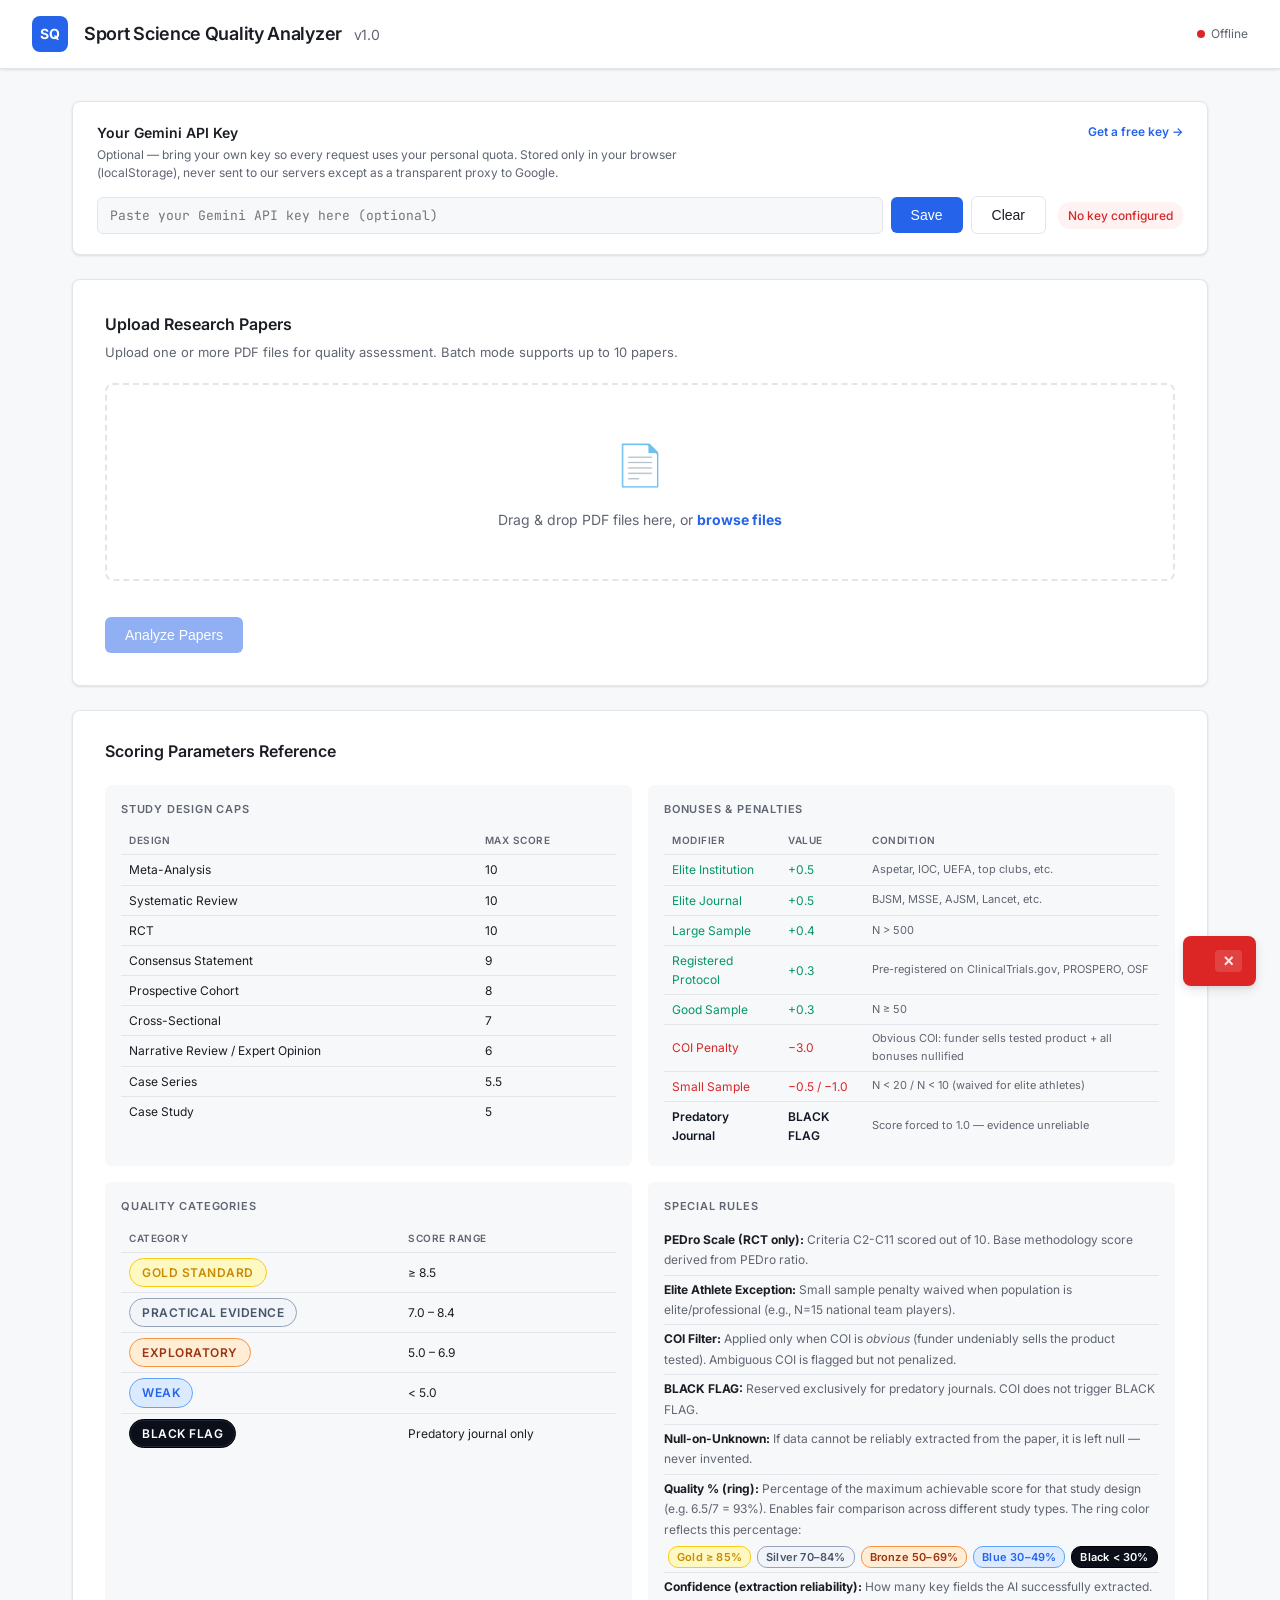
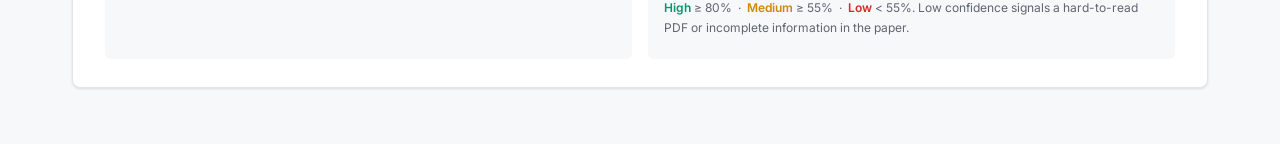
==== static/index.html @ 65afa473 "style: legend color buckets, darker BLACK FLAG, prominent Assessment - Quality % rule now lists each" ====
<!DOCTYPE html>
<html lang="en">
<head>
    <meta charset="UTF-8">
    <meta name="viewport" content="width=device-width, initial-scale=1.0">
    <title>SSQA — Sport Science Quality Analyzer</title>
    <link rel="preconnect" href="https://fonts.googleapis.com">
    <link rel="preconnect" href="https://fonts.gstatic.com" crossorigin>
    <link href="https://fonts.googleapis.com/css2?family=Inter:wght@400;500;600;700&family=JetBrains+Mono:wght@500;700&display=swap" rel="stylesheet">
    <link rel="stylesheet" href="/static/css/style.css">
</head>
<body>

<!-- Header -->
<header class="header">
    <div class="header-logo">SQ</div>
    <h1>Sport Science Quality Analyzer <span>v1.0</span></h1>
    <div class="header-status">
        <div class="status-dot" id="statusDot"></div>
        <span id="statusText">Checking...</span>
    </div>
</header>

<main class="container">

    <!-- API Key Bar -->
    <section class="api-key-section">
        <div class="api-key-header">
            <div>
                <h2>Your Gemini API Key</h2>
                <p>Optional — bring your own key so every request uses your personal quota. Stored only in your browser (localStorage), never sent to our servers except as a transparent proxy to Google.</p>
            </div>
            <a class="api-key-link" href="https://aistudio.google.com/apikey" target="_blank" rel="noopener">Get a free key &rarr;</a>
        </div>
        <div class="api-key-row">
            <input type="password" id="apiKeyInput" placeholder="Paste your Gemini API key here (optional)" autocomplete="off" spellcheck="false">
            <button class="btn btn-primary btn-small" id="apiKeySaveBtn">Save</button>
            <button class="btn btn-secondary btn-small" id="apiKeyClearBtn">Clear</button>
            <span class="api-key-state" id="apiKeyState"></span>
        </div>
    </section>

    <!-- Upload Section -->
    <section class="upload-section">
        <h2>Upload Research Papers</h2>
        <p>Upload one or more PDF files for quality assessment. Batch mode supports up to 10 papers.</p>

        <div class="drop-zone" id="dropZone">
            <div class="drop-zone-icon">&#128196;</div>
            <div class="drop-zone-text">
                Drag &amp; drop PDF files here, or <strong id="browseBtn">browse files</strong>
            </div>
            <input type="file" id="fileInput" accept=".pdf" multiple>
        </div>

        <div class="file-list" id="fileList"></div>

        <div class="btn-row">
            <button class="btn btn-primary" id="analyzeBtn" disabled>
                Analyze Papers
            </button>
            <button class="btn btn-secondary" id="clearBtn" style="display:none">
                Clear All
            </button>
        </div>

        <div class="progress-bar" id="progressBar">
            <div class="progress-track">
                <div class="progress-fill" id="progressFill"></div>
            </div>
            <div class="progress-text" id="progressText">Analyzing papers...</div>
        </div>
    </section>

    <!-- Scoring Reference Panel — always visible -->
    <section class="reference-panel">
        <h2>Scoring Parameters Reference</h2>

        <div class="ref-grid">

            <!-- Study Design Caps -->
            <div class="ref-card">
                <h3>Study Design Caps</h3>
                <table class="ref-table">
                    <thead><tr><th>Design</th><th>Max Score</th></tr></thead>
                    <tbody>
                        <tr><td>Meta-Analysis</td><td>10</td></tr>
                        <tr><td>Systematic Review</td><td>10</td></tr>
                        <tr><td>RCT</td><td>10</td></tr>
                        <tr><td>Consensus Statement</td><td>9</td></tr>
                        <tr><td>Prospective Cohort</td><td>8</td></tr>
                        <tr><td>Cross-Sectional</td><td>7</td></tr>
                        <tr><td>Narrative Review / Expert Opinion</td><td>6</td></tr>
                        <tr><td>Case Series</td><td>5.5</td></tr>
                        <tr><td>Case Study</td><td>5</td></tr>
                    </tbody>
                </table>
            </div>

            <!-- Bonuses & Penalties -->
            <div class="ref-card">
                <h3>Bonuses &amp; Penalties</h3>
                <table class="ref-table">
                    <thead><tr><th>Modifier</th><th>Value</th><th>Condition</th></tr></thead>
                    <tbody>
                        <tr class="row-positive"><td>Elite Institution</td><td>+0.5</td><td>Aspetar, IOC, UEFA, top clubs, etc.</td></tr>
                        <tr class="row-positive"><td>Elite Journal</td><td>+0.5</td><td>BJSM, MSSE, AJSM, Lancet, etc.</td></tr>
                        <tr class="row-positive"><td>Large Sample</td><td>+0.4</td><td>N &gt; 500</td></tr>
                        <tr class="row-positive"><td>Registered Protocol</td><td>+0.3</td><td>Pre-registered on ClinicalTrials.gov, PROSPERO, OSF</td></tr>
                        <tr class="row-positive"><td>Good Sample</td><td>+0.3</td><td>N &ge; 50</td></tr>
                        <tr class="row-negative"><td>COI Penalty</td><td>&minus;3.0</td><td>Obvious COI: funder sells tested product + all bonuses nullified</td></tr>
                        <tr class="row-negative"><td>Small Sample</td><td>&minus;0.5 / &minus;1.0</td><td>N &lt; 20 / N &lt; 10 (waived for elite athletes)</td></tr>
                        <tr class="row-flag"><td>Predatory Journal</td><td>BLACK FLAG</td><td>Score forced to 1.0 — evidence unreliable</td></tr>
                    </tbody>
                </table>
            </div>

            <!-- Quality Categories -->
            <div class="ref-card">
                <h3>Quality Categories</h3>
                <table class="ref-table">
                    <thead><tr><th>Category</th><th>Score Range</th></tr></thead>
                    <tbody>
                        <tr><td><span class="category-badge category-gold_standard">GOLD STANDARD</span></td><td>&ge; 8.5</td></tr>
                        <tr><td><span class="category-badge category-practical_evidence">PRACTICAL EVIDENCE</span></td><td>7.0 &ndash; 8.4</td></tr>
                        <tr><td><span class="category-badge category-exploratory">EXPLORATORY</span></td><td>5.0 &ndash; 6.9</td></tr>
                        <tr><td><span class="category-badge category-weak">WEAK</span></td><td>&lt; 5.0</td></tr>
                        <tr><td><span class="category-badge category-black_flag">BLACK FLAG</span></td><td>Predatory journal only</td></tr>
                    </tbody>
                </table>
            </div>

            <!-- Special Rules -->
            <div class="ref-card">
                <h3>Special Rules</h3>
                <ul class="ref-rules">
                    <li><strong>PEDro Scale (RCT only):</strong> Criteria C2-C11 scored out of 10. Base methodology score derived from PEDro ratio.</li>
                    <li><strong>Elite Athlete Exception:</strong> Small sample penalty waived when population is elite/professional (e.g., N=15 national team players).</li>
                    <li><strong>COI Filter:</strong> Applied only when COI is <em>obvious</em> (funder undeniably sells the product tested). Ambiguous COI is flagged but not penalized.</li>
                    <li><strong>BLACK FLAG:</strong> Reserved exclusively for predatory journals. COI does not trigger BLACK FLAG.</li>
                    <li><strong>Null-on-Unknown:</strong> If data cannot be reliably extracted from the paper, it is left null — never invented.</li>
                    <li><strong>Quality % (ring):</strong> Percentage of the maximum achievable score for that study design (e.g. 6.5/7 = 93%). Enables fair comparison across different study types. The ring color reflects this percentage:
                        <span class="legend-chips">
                            <span class="legend-chip chip-gold">Gold &ge; 85%</span>
                            <span class="legend-chip chip-silver">Silver 70&ndash;84%</span>
                            <span class="legend-chip chip-bronze">Bronze 50&ndash;69%</span>
                            <span class="legend-chip chip-blue">Blue 30&ndash;49%</span>
                            <span class="legend-chip chip-black">Black &lt; 30%</span>
                        </span>
                    </li>
                    <li><strong>Confidence (extraction reliability):</strong> How many key fields the AI successfully extracted. <span style="color:var(--green);font-weight:600">High</span> &ge; 80% &nbsp;&middot;&nbsp; <span style="color:var(--yellow);font-weight:600">Medium</span> &ge; 55% &nbsp;&middot;&nbsp; <span style="color:var(--red);font-weight:600">Low</span> &lt; 55%. Low confidence signals a hard-to-read PDF or incomplete information in the paper.</li>
                </ul>
            </div>

        </div>
    </section>

    <!-- Results Section -->
    <section class="results-section" id="resultsSection">

        <!-- Tabs (shown only for batch) -->
        <div class="tabs" id="resultTabs" style="display:none">
            <button class="tab active" data-tab="table">Comparative Table</button>
            <button class="tab" data-tab="details">Detailed Reports</button>
        </div>

        <!-- Batch Table View -->
        <div id="tableView"></div>

        <!-- Detailed Cards View -->
        <div id="detailsView"></div>

    </section>

</main>

<!-- Toast container -->
<div class="toast toast-error" id="toast">
    <span class="toast-msg" id="toastMsg"></span>
    <button class="toast-close" id="toastClose" aria-label="Dismiss">&times;</button>
</div>

<script src="/static/js/app.js"></script>
</body>
</html>
---- static/css/style.css ----
/* ============================================================
   Sport Science Quality Analyzer — Lab-style Professional UI
   ============================================================ */

:root {
    --bg: #f7f8fa;
    --surface: #ffffff;
    --border: #e2e5ea;
    --text: #1a1d23;
    --text-secondary: #5f6571;
    --accent: #2563eb;
    --accent-hover: #1d4ed8;
    --gold: #d97706;
    --gold-bg: #fffbeb;
    --green: #059669;
    --green-bg: #ecfdf5;
    --yellow: #ca8a04;
    --yellow-bg: #fefce8;
    --orange: #ea580c;
    --orange-bg: #fff7ed;
    --red: #dc2626;
    --red-bg: #fef2f2;
    /* Category medal palette */
    --medal-gold: #ca8a04;
    --medal-gold-bg: #fef9c3;
    --medal-gold-border: #facc15;
    --medal-silver: #475569;
    --medal-silver-bg: #f1f5f9;
    --medal-silver-border: #94a3b8;
    --medal-bronze: #9a3412;
    --medal-bronze-bg: #ffedd5;
    --medal-bronze-border: #fb923c;
    --cat-blue: #2563eb;
    --cat-blue-bg: #dbeafe;
    --cat-blue-border: #60a5fa;
    --cat-black: #111827;
    --cat-black-bg: #e5e7eb;
    --cat-black-border: #6b7280;
    --radius: 8px;
    --shadow: 0 1px 3px rgba(0,0,0,0.08), 0 1px 2px rgba(0,0,0,0.04);
    --shadow-lg: 0 4px 12px rgba(0,0,0,0.1), 0 2px 4px rgba(0,0,0,0.06);
    --font: 'Inter', -apple-system, BlinkMacSystemFont, 'Segoe UI', sans-serif;
    --mono: 'JetBrains Mono', 'Fira Code', 'Consolas', monospace;
}

* { margin: 0; padding: 0; box-sizing: border-box; }

body {
    font-family: var(--font);
    background: var(--bg);
    color: var(--text);
    line-height: 1.6;
    min-height: 100vh;
}

/* --- Header --- */
.header {
    background: var(--surface);
    border-bottom: 1px solid var(--border);
    padding: 16px 32px;
    display: flex;
    align-items: center;
    gap: 16px;
    position: sticky;
    top: 0;
    z-index: 100;
    box-shadow: var(--shadow);
}

.header-logo {
    width: 36px;
    height: 36px;
    background: var(--accent);
    border-radius: 8px;
    display: flex;
    align-items: center;
    justify-content: center;
    color: white;
    font-weight: 700;
    font-size: 14px;
    flex-shrink: 0;
}

.header h1 {
    font-size: 18px;
    font-weight: 600;
    letter-spacing: -0.3px;
}

.header h1 span {
    color: var(--text-secondary);
    font-weight: 400;
    margin-left: 8px;
    font-size: 14px;
}

.header-status {
    margin-left: auto;
    font-size: 12px;
    color: var(--text-secondary);
    display: flex;
    align-items: center;
    gap: 6px;
}

.status-dot {
    width: 8px;
    height: 8px;
    border-radius: 50%;
    background: var(--green);
}

.status-dot.offline { background: var(--red); }

/* --- Main Container --- */
.container {
    max-width: 1200px;
    margin: 0 auto;
    padding: 32px;
}

/* --- API Key Section --- */
.api-key-section {
    background: var(--surface);
    border: 1px solid var(--border);
    border-radius: var(--radius);
    padding: 20px 24px;
    margin-bottom: 24px;
    box-shadow: var(--shadow);
}

.api-key-header {
    display: flex;
    align-items: flex-start;
    justify-content: space-between;
    gap: 16px;
    margin-bottom: 14px;
}

.api-key-header h2 {
    font-size: 14px;
    font-weight: 600;
    margin-bottom: 2px;
}

.api-key-header p {
    color: var(--text-secondary);
    font-size: 12px;
    line-height: 1.5;
    max-width: 640px;
}

.api-key-link {
    color: var(--accent);
    font-size: 12px;
    font-weight: 600;
    text-decoration: none;
    white-space: nowrap;
    flex-shrink: 0;
}

.api-key-link:hover { text-decoration: underline; }

.api-key-row {
    display: flex;
    gap: 8px;
    align-items: center;
    flex-wrap: wrap;
}

.api-key-row input[type="password"] {
    flex: 1;
    min-width: 220px;
    padding: 9px 12px;
    border: 1px solid var(--border);
    border-radius: 6px;
    font-family: var(--mono);
    font-size: 13px;
    background: var(--bg);
    color: var(--text);
    transition: border-color 0.15s, background 0.15s;
}

.api-key-row input[type="password"]:focus {
    outline: none;
    border-color: var(--accent);
    background: var(--surface);
}

.btn-small {
    padding: 8px 14px;
    font-size: 13px;
}

.api-key-state {
    font-size: 12px;
    font-weight: 500;
    padding: 4px 10px;
    border-radius: 12px;
    margin-left: 4px;
}

.api-key-state.state-personal {
    background: var(--green-bg);
    color: var(--green);
}

.api-key-state.state-shared {
    background: #f0f5ff;
    color: var(--accent);
}

.api-key-state.state-none {
    background: var(--red-bg);
    color: var(--red);
}

@media (max-width: 640px) {
    .api-key-header { flex-direction: column; gap: 4px; }
    .api-key-row input[type="password"] { width: 100%; }
}

/* --- Upload Zone --- */
.upload-section {
    background: var(--surface);
    border: 1px solid var(--border);
    border-radius: var(--radius);
    padding: 32px;
    margin-bottom: 24px;
    box-shadow: var(--shadow);
}

.upload-section h2 {
    font-size: 16px;
    font-weight: 600;
    margin-bottom: 4px;
}

.upload-section p {
    color: var(--text-secondary);
    font-size: 13px;
    margin-bottom: 20px;
}

.drop-zone {
    border: 2px dashed var(--border);
    border-radius: var(--radius);
    padding: 48px 24px;
    text-align: center;
    cursor: pointer;
    transition: all 0.2s;
    position: relative;
}

.drop-zone:hover,
.drop-zone.dragover {
    border-color: var(--accent);
    background: #f0f5ff;
}

.drop-zone-icon {
    font-size: 40px;
    color: var(--text-secondary);
    margin-bottom: 12px;
}

.drop-zone-text {
    font-size: 14px;
    color: var(--text-secondary);
}

.drop-zone-text strong {
    color: var(--accent);
    cursor: pointer;
}

.drop-zone input[type="file"] {
    display: none;
}

.file-list {
    margin-top: 16px;
    display: flex;
    flex-wrap: wrap;
    gap: 8px;
}

.file-tag {
    display: inline-flex;
    align-items: center;
    gap: 6px;
    background: #f0f5ff;
    border: 1px solid #bfdbfe;
    border-radius: 6px;
    padding: 6px 12px;
    font-size: 13px;
    color: var(--accent);
}

.file-tag button {
    background: none;
    border: none;
    color: var(--text-secondary);
    cursor: pointer;
    font-size: 16px;
    line-height: 1;
    padding: 0;
}

.file-tag button:hover { color: var(--red); }

.btn-row {
    display: flex;
    gap: 12px;
    margin-top: 20px;
}

.btn {
    display: inline-flex;
    align-items: center;
    gap: 8px;
    padding: 10px 20px;
    border-radius: 6px;
    font-size: 14px;
    font-weight: 500;
    border: none;
    cursor: pointer;
    transition: all 0.15s;
}

.btn:disabled {
    opacity: 0.5;
    cursor: not-allowed;
}

.btn-primary {
    background: var(--accent);
    color: white;
}

.btn-primary:hover:not(:disabled) {
    background: var(--accent-hover);
}

.btn-secondary {
    background: var(--surface);
    color: var(--text);
    border: 1px solid var(--border);
}

.btn-secondary:hover:not(:disabled) {
    background: var(--bg);
}

/* --- Progress --- */
.progress-bar {
    display: none;
    margin-top: 20px;
}

.progress-bar.active { display: block; }

.progress-track {
    height: 4px;
    background: var(--border);
    border-radius: 2px;
    overflow: hidden;
}

.progress-fill {
    height: 100%;
    background: var(--accent);
    border-radius: 2px;
    width: 0%;
    transition: width 0.3s;
    animation: indeterminate 1.5s infinite ease-in-out;
}

@keyframes indeterminate {
    0% { width: 0%; margin-left: 0; }
    50% { width: 60%; margin-left: 20%; }
    100% { width: 0%; margin-left: 100%; }
}

.progress-fill.determinate { animation: none; }

.progress-text {
    font-size: 12px;
    color: var(--text-secondary);
    margin-top: 8px;
}

/* --- Scoring Reference Panel --- */
.reference-panel {
    background: var(--surface);
    border: 1px solid var(--border);
    border-radius: var(--radius);
    padding: 28px 32px;
    margin-bottom: 24px;
    box-shadow: var(--shadow);
}

.reference-panel h2 {
    font-size: 16px;
    font-weight: 600;
    margin-bottom: 20px;
}

.ref-grid {
    display: grid;
    grid-template-columns: 1fr 1fr;
    gap: 16px;
}

.ref-card {
    background: var(--bg);
    border-radius: 6px;
    padding: 16px;
}

.ref-card h3 {
    font-size: 11px;
    font-weight: 600;
    text-transform: uppercase;
    letter-spacing: 0.8px;
    color: var(--text-secondary);
    margin-bottom: 10px;
}

.ref-table {
    width: 100%;
    border-collapse: collapse;
    font-size: 12px;
}

.ref-table th {
    text-align: left;
    font-size: 10px;
    font-weight: 600;
    text-transform: uppercase;
    letter-spacing: 0.5px;
    color: var(--text-secondary);
    padding: 4px 8px 6px;
    border-bottom: 1px solid var(--border);
}

.ref-table td {
    padding: 5px 8px;
    vertical-align: middle;
}

.ref-table tbody tr:not(:last-child) td {
    border-bottom: 1px solid var(--border);
}

.ref-table .row-positive td { color: var(--green); }
.ref-table .row-positive td:last-child { color: var(--text-secondary); font-size: 11px; }
.ref-table .row-negative td { color: var(--red); }
.ref-table .row-negative td:last-child { color: var(--text-secondary); font-size: 11px; }
.ref-table .row-flag td { color: var(--cat-black); font-weight: 600; }
.ref-table .row-flag td:last-child { color: var(--text-secondary); font-size: 11px; font-weight: 400; }

.ref-rules {
    list-style: none;
    padding: 0;
    font-size: 12px;
    line-height: 1.7;
    color: var(--text-secondary);
}

.ref-rules li {
    padding: 4px 0;
    border-bottom: 1px solid var(--border);
}

.ref-rules li:last-child { border-bottom: none; }

.ref-rules strong {
    color: var(--text);
}

/* Legend chips for the Quality % color buckets */
.legend-chips {
    display: inline-flex;
    flex-wrap: wrap;
    gap: 6px;
    margin-top: 6px;
    margin-left: 4px;
    vertical-align: middle;
}

.legend-chip {
    display: inline-block;
    font-size: 11px;
    font-weight: 600;
    padding: 2px 8px;
    border-radius: 10px;
    line-height: 1.5;
    letter-spacing: 0.2px;
}

.legend-chip.chip-gold   { background: var(--medal-gold-bg);   color: var(--medal-gold);   border: 1px solid var(--medal-gold-border); }
.legend-chip.chip-silver { background: var(--medal-silver-bg); color: var(--medal-silver); border: 1px solid var(--medal-silver-border); }
.legend-chip.chip-bronze { background: var(--medal-bronze-bg); color: var(--medal-bronze); border: 1px solid var(--medal-bronze-border); }
.legend-chip.chip-blue   { background: var(--cat-blue-bg);     color: var(--cat-blue);     border: 1px solid var(--cat-blue-border); }
.legend-chip.chip-black  { background: #0b0f1a;                color: #ffffff;             border: 1px solid #000000; }

@media (max-width: 768px) {
    .ref-grid { grid-template-columns: 1fr; }
    .reference-panel { padding: 20px 16px; }
}

/* --- Results Dashboard --- */
.results-section {
    display: none;
}

.results-section.active { display: block; }

/* -- Single Result Card -- */
.result-card {
    background: var(--surface);
    border: 1px solid var(--border);
    border-radius: var(--radius);
    box-shadow: var(--shadow);
    margin-bottom: 24px;
    overflow: hidden;
}

.result-header {
    padding: 24px;
    display: flex;
    align-items: flex-start;
    gap: 24px;
    border-bottom: 1px solid var(--border);
}

.score-ring {
    width: 100px;
    height: 100px;
    flex-shrink: 0;
    position: relative;
}

.score-ring svg {
    width: 100%;
    height: 100%;
}

.score-ring-bg {
    fill: none;
    stroke: var(--border);
    stroke-width: 6;
}

.score-ring-fill {
    fill: none;
    stroke-width: 6;
    stroke-linecap: round;
    transition: stroke-dashoffset 1s ease;
}

.result-meta {
    flex: 1;
    min-width: 0;
}

.result-title {
    font-size: 16px;
    font-weight: 600;
    margin-bottom: 4px;
    word-break: break-word;
}

.result-subtitle {
    font-size: 13px;
    color: var(--text-secondary);
    margin-bottom: 12px;
}

.category-badge {
    display: inline-block;
    padding: 4px 12px;
    border-radius: 20px;
    font-size: 12px;
    font-weight: 600;
    text-transform: uppercase;
    letter-spacing: 0.5px;
}

.category-gold_standard { background: var(--medal-gold-bg); color: var(--medal-gold); border: 1px solid var(--medal-gold-border); }
.category-practical_evidence { background: var(--medal-silver-bg); color: var(--medal-silver); border: 1px solid var(--medal-silver-border); }
.category-exploratory { background: var(--medal-bronze-bg); color: var(--medal-bronze); border: 1px solid var(--medal-bronze-border); }
.category-weak { background: var(--cat-blue-bg); color: var(--cat-blue); border: 1px solid var(--cat-blue-border); }
.category-black_flag { background: #0b0f1a; color: #ffffff; border: 1px solid #000000; box-shadow: inset 0 0 0 1px #1f2937; }
.category-error { background: var(--red-bg); color: var(--red); border: 1px solid #fca5a5; }

/* -- Details Grid -- */
.result-details {
    padding: 24px;
    display: grid;
    grid-template-columns: 1fr 1fr;
    gap: 20px;
}

.detail-section {
    background: var(--bg);
    border-radius: 6px;
    padding: 16px;
}

.detail-section h4 {
    font-size: 11px;
    font-weight: 600;
    text-transform: uppercase;
    letter-spacing: 0.8px;
    color: var(--text-secondary);
    margin-bottom: 10px;
}

.detail-row {
    display: flex;
    justify-content: space-between;
    align-items: baseline;
    padding: 4px 0;
    font-size: 13px;
}

.detail-row .label {
    color: var(--text-secondary);
}

.detail-row .value {
    font-weight: 500;
    text-align: right;
    max-width: 60%;
    word-break: break-word;
}

.value-positive { color: var(--green); }
.value-negative { color: var(--red); }
.value-neutral { color: var(--text-secondary); }

/* -- Explanation (the AI's verdict — most important text on the card) -- */
.result-explanation {
    padding: 20px 24px 22px 28px;
    border-top: 1px solid var(--border);
    border-left: 5px solid var(--accent);
    background: linear-gradient(135deg, #eff4ff 0%, #f8faff 100%);
    font-size: 14.5px;
    line-height: 1.65;
    color: var(--text);
    position: relative;
}

.result-explanation strong {
    display: block;
    font-size: 11px;
    font-weight: 700;
    text-transform: uppercase;
    letter-spacing: 1.3px;
    color: var(--accent);
    margin-bottom: 8px;
}


/* -- Confidence Bar -- */
.confidence-bar {
    height: 6px;
    background: var(--border);
    border-radius: 3px;
    overflow: hidden;
    margin-top: 8px;
}

.confidence-fill {
    height: 100%;
    border-radius: 3px;
    transition: width 0.5s;
}

.confidence-high { background: var(--green); }
.confidence-medium { background: var(--yellow); }
.confidence-low { background: var(--red); }

/* -- PEDro Grid -- */
.pedro-grid {
    display: grid;
    grid-template-columns: repeat(11, 1fr);
    gap: 6px;
    margin-top: 8px;
}

.pedro-item {
    display: flex;
    flex-direction: column;
    align-items: center;
    gap: 4px;
}

.pedro-cell {
    width: 100%;
    aspect-ratio: 1;
    border-radius: 4px;
    display: flex;
    align-items: center;
    justify-content: center;
    font-size: 10px;
    font-weight: 600;
    border: 1px solid var(--border);
}

.pedro-label {
    font-size: 8px;
    color: var(--text-secondary);
    text-align: center;
    line-height: 1.2;
    word-break: break-word;
    hyphens: auto;
}

.pedro-cell.met { background: var(--green-bg); color: var(--green); border-color: #a7f3d0; }
.pedro-cell.not-met { background: var(--red-bg); color: var(--red); border-color: #fca5a5; }
.pedro-cell.unknown { background: var(--bg); color: var(--text-secondary); }
.pedro-cell.descriptive { background: #f5f3ff; color: #7c3aed; border-color: #ddd6fe; }

/* --- Batch Comparison Table --- */
.batch-table-wrapper {
    background: var(--surface);
    border: 1px solid var(--border);
    border-radius: var(--radius);
    box-shadow: var(--shadow);
    overflow-x: auto;
    margin-bottom: 24px;
}

.batch-table {
    width: 100%;
    border-collapse: collapse;
    font-size: 13px;
}

.batch-table th {
    background: var(--bg);
    padding: 12px 16px;
    text-align: left;
    font-size: 11px;
    font-weight: 600;
    text-transform: uppercase;
    letter-spacing: 0.5px;
    color: var(--text-secondary);
    border-bottom: 1px solid var(--border);
    white-space: nowrap;
}

.batch-table td {
    padding: 12px 16px;
    border-bottom: 1px solid var(--border);
    vertical-align: middle;
}

.batch-table tr:last-child td {
    border-bottom: none;
}

.batch-table tr:hover td {
    background: #fafbfc;
}

.batch-table .score-cell {
    font-family: var(--mono);
    font-weight: 700;
    font-size: 16px;
    white-space: nowrap;
}

.batch-table .score-cap {
    font-size: 12px;
    font-weight: 500;
    color: var(--text-secondary);
}

.batch-table .norm-cell {
    font-family: var(--mono);
    font-weight: 600;
    font-size: 14px;
}

.detail-row-final {
    border-top: 1px solid var(--border);
    margin-top: 4px;
    padding-top: 8px !important;
}

.batch-table .filename-cell {
    max-width: 250px;
    overflow: hidden;
    text-overflow: ellipsis;
    white-space: nowrap;
}

.batch-table .expand-btn {
    background: none;
    border: 1px solid var(--border);
    border-radius: 4px;
    padding: 4px 10px;
    font-size: 12px;
    cursor: pointer;
    color: var(--accent);
    transition: all 0.15s;
}

.batch-table .expand-btn:hover {
    background: #f0f5ff;
    border-color: var(--accent);
}

/* --- Tabs --- */
.tabs {
    display: flex;
    gap: 0;
    margin-bottom: 24px;
    background: var(--surface);
    border: 1px solid var(--border);
    border-radius: var(--radius);
    overflow: hidden;
    box-shadow: var(--shadow);
}

.tab {
    flex: 1;
    padding: 12px 20px;
    border: none;
    background: none;
    font-size: 13px;
    font-weight: 500;
    color: var(--text-secondary);
    cursor: pointer;
    transition: all 0.15s;
    border-right: 1px solid var(--border);
}

.tab:last-child { border-right: none; }

.tab:hover { background: var(--bg); }
.tab.active {
    background: var(--accent);
    color: white;
}

/* --- Empty state --- */
.empty-state {
    text-align: center;
    padding: 60px 24px;
    color: var(--text-secondary);
}

.empty-state-icon {
    font-size: 48px;
    margin-bottom: 16px;
}

/* --- Error toast --- */
.toast {
    position: fixed;
    bottom: 24px;
    right: 24px;
    max-width: 460px;
    padding: 14px 14px 14px 20px;
    border-radius: 8px;
    font-size: 13px;
    line-height: 1.55;
    color: white;
    box-shadow: var(--shadow-lg);
    z-index: 1000;
    transform: translateY(220%);
    transition: transform 0.3s ease;
    display: flex;
    align-items: flex-start;
    gap: 12px;
    pointer-events: none;
}

.toast.show { transform: translateY(0); pointer-events: auto; }
.toast-error { background: var(--red); }
.toast-success { background: var(--green); }

.toast-msg {
    flex: 1;
    word-break: break-word;
}

.toast-close {
    background: rgba(255, 255, 255, 0.15);
    border: none;
    color: white;
    opacity: 0.9;
    cursor: pointer;
    font-size: 18px;
    line-height: 1;
    padding: 2px 8px;
    border-radius: 4px;
    flex-shrink: 0;
    font-weight: 600;
    transition: background 0.15s, opacity 0.15s;
}

.toast-close:hover {
    background: rgba(255, 255, 255, 0.3);
    opacity: 1;
}

/* --- Responsive --- */
@media (max-width: 768px) {
    .container { padding: 16px; }
    .result-details { grid-template-columns: 1fr; }
    .result-header { flex-direction: column; align-items: center; text-align: center; }
    .pedro-grid { grid-template-columns: repeat(4, 1fr); }
    .header { padding: 12px 16px; }
    .header h1 span { display: none; }
}
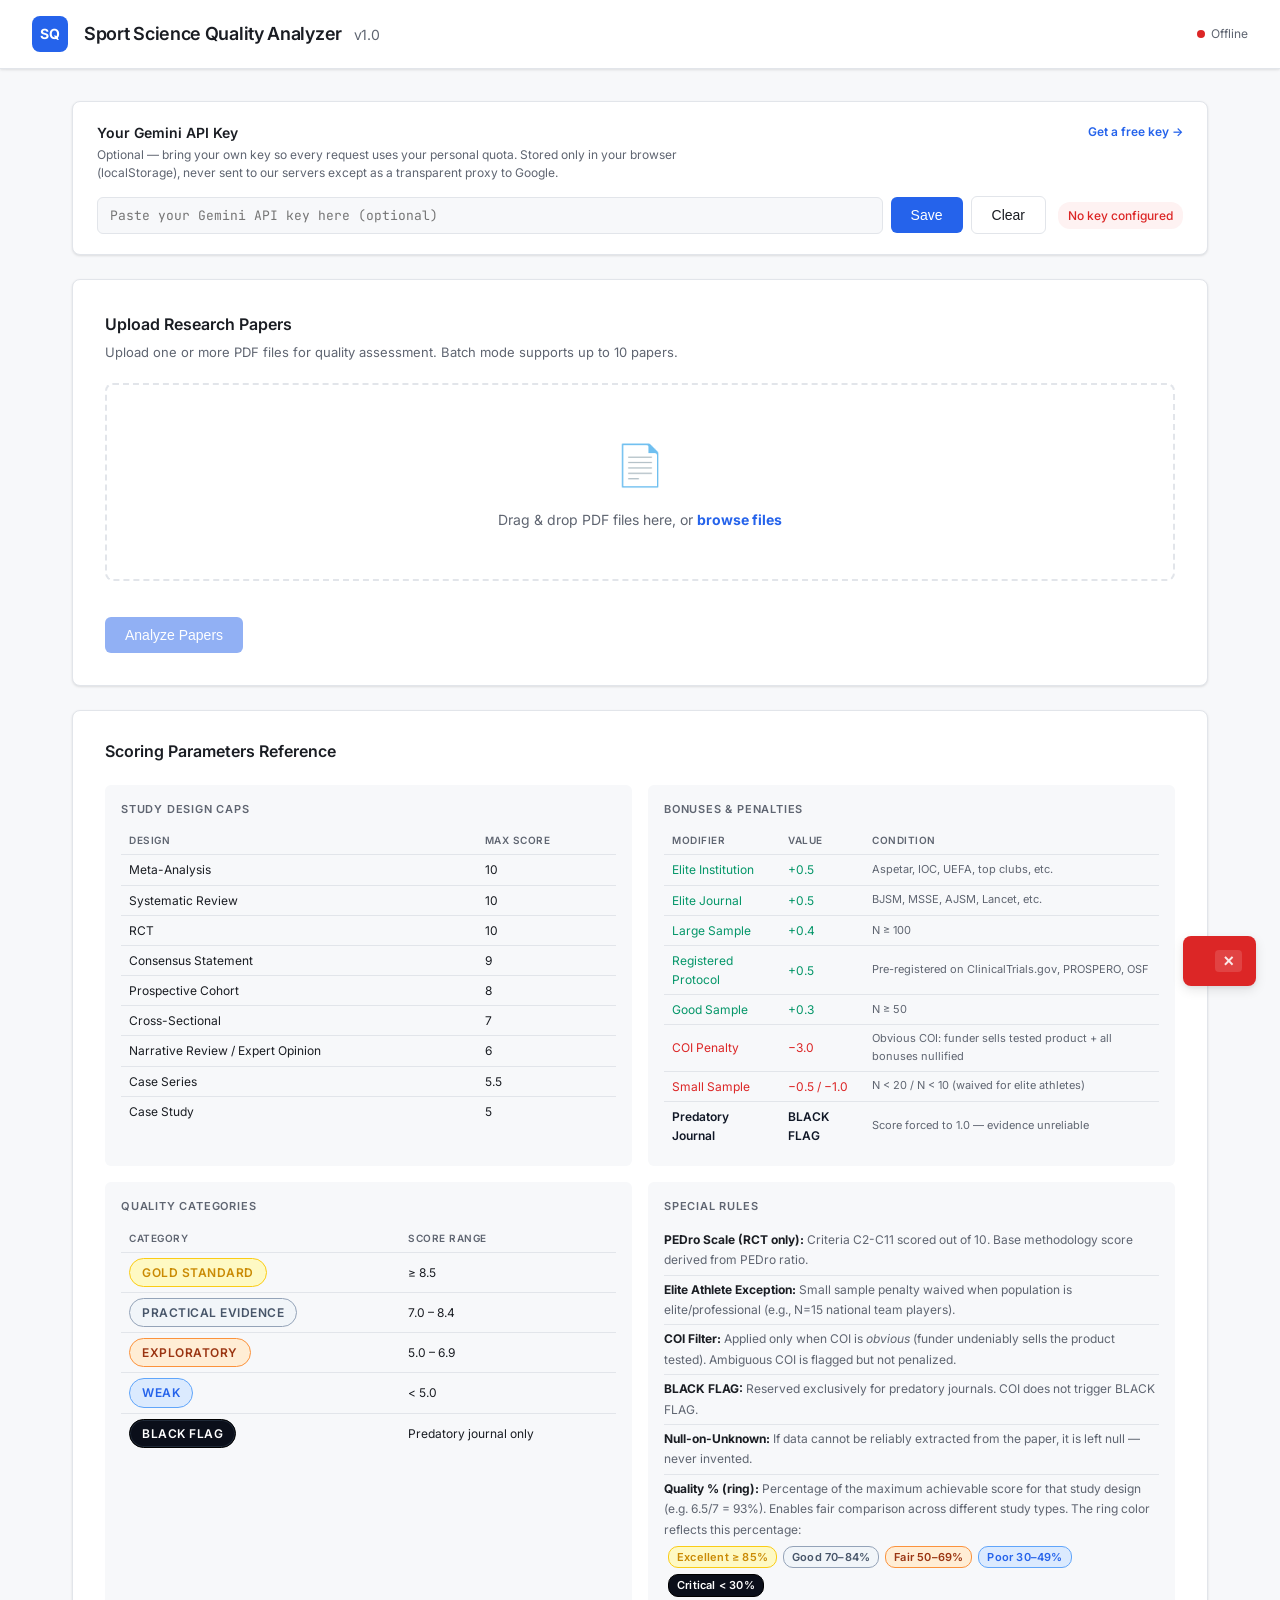
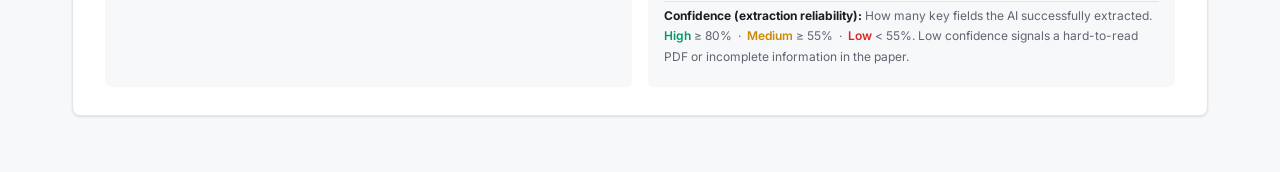
==== commit ba55229b: "tune: large sample N≥100, protocol bonus +0.5, ring labels renamed Modifica 2: Large sample threshol" ====
--- a/static/index.html
+++ b/static/index.html
@@ -105,8 +105,8 @@
                     <tbody>
                         <tr class="row-positive"><td>Elite Institution</td><td>+0.5</td><td>Aspetar, IOC, UEFA, top clubs, etc.</td></tr>
                         <tr class="row-positive"><td>Elite Journal</td><td>+0.5</td><td>BJSM, MSSE, AJSM, Lancet, etc.</td></tr>
-                        <tr class="row-positive"><td>Large Sample</td><td>+0.4</td><td>N &gt; 500</td></tr>
-                        <tr class="row-positive"><td>Registered Protocol</td><td>+0.3</td><td>Pre-registered on ClinicalTrials.gov, PROSPERO, OSF</td></tr>
+                        <tr class="row-positive"><td>Large Sample</td><td>+0.4</td><td>N &ge; 100</td></tr>
+                        <tr class="row-positive"><td>Registered Protocol</td><td>+0.5</td><td>Pre-registered on ClinicalTrials.gov, PROSPERO, OSF</td></tr>
                         <tr class="row-positive"><td>Good Sample</td><td>+0.3</td><td>N &ge; 50</td></tr>
                         <tr class="row-negative"><td>COI Penalty</td><td>&minus;3.0</td><td>Obvious COI: funder sells tested product + all bonuses nullified</td></tr>
                         <tr class="row-negative"><td>Small Sample</td><td>&minus;0.5 / &minus;1.0</td><td>N &lt; 20 / N &lt; 10 (waived for elite athletes)</td></tr>
@@ -141,11 +141,11 @@
                     <li><strong>Null-on-Unknown:</strong> If data cannot be reliably extracted from the paper, it is left null — never invented.</li>
                     <li><strong>Quality % (ring):</strong> Percentage of the maximum achievable score for that study design (e.g. 6.5/7 = 93%). Enables fair comparison across different study types. The ring color reflects this percentage:
                         <span class="legend-chips">
-                            <span class="legend-chip chip-gold">Gold &ge; 85%</span>
-                            <span class="legend-chip chip-silver">Silver 70&ndash;84%</span>
-                            <span class="legend-chip chip-bronze">Bronze 50&ndash;69%</span>
-                            <span class="legend-chip chip-blue">Blue 30&ndash;49%</span>
-                            <span class="legend-chip chip-black">Black &lt; 30%</span>
+                            <span class="legend-chip chip-gold">Excellent &ge; 85%</span>
+                            <span class="legend-chip chip-silver">Good 70&ndash;84%</span>
+                            <span class="legend-chip chip-bronze">Fair 50&ndash;69%</span>
+                            <span class="legend-chip chip-blue">Poor 30&ndash;49%</span>
+                            <span class="legend-chip chip-black">Critical &lt; 30%</span>
                         </span>
                     </li>
                     <li><strong>Confidence (extraction reliability):</strong> How many key fields the AI successfully extracted. <span style="color:var(--green);font-weight:600">High</span> &ge; 80% &nbsp;&middot;&nbsp; <span style="color:var(--yellow);font-weight:600">Medium</span> &ge; 55% &nbsp;&middot;&nbsp; <span style="color:var(--red);font-weight:600">Low</span> &lt; 55%. Low confidence signals a hard-to-read PDF or incomplete information in the paper.</li>
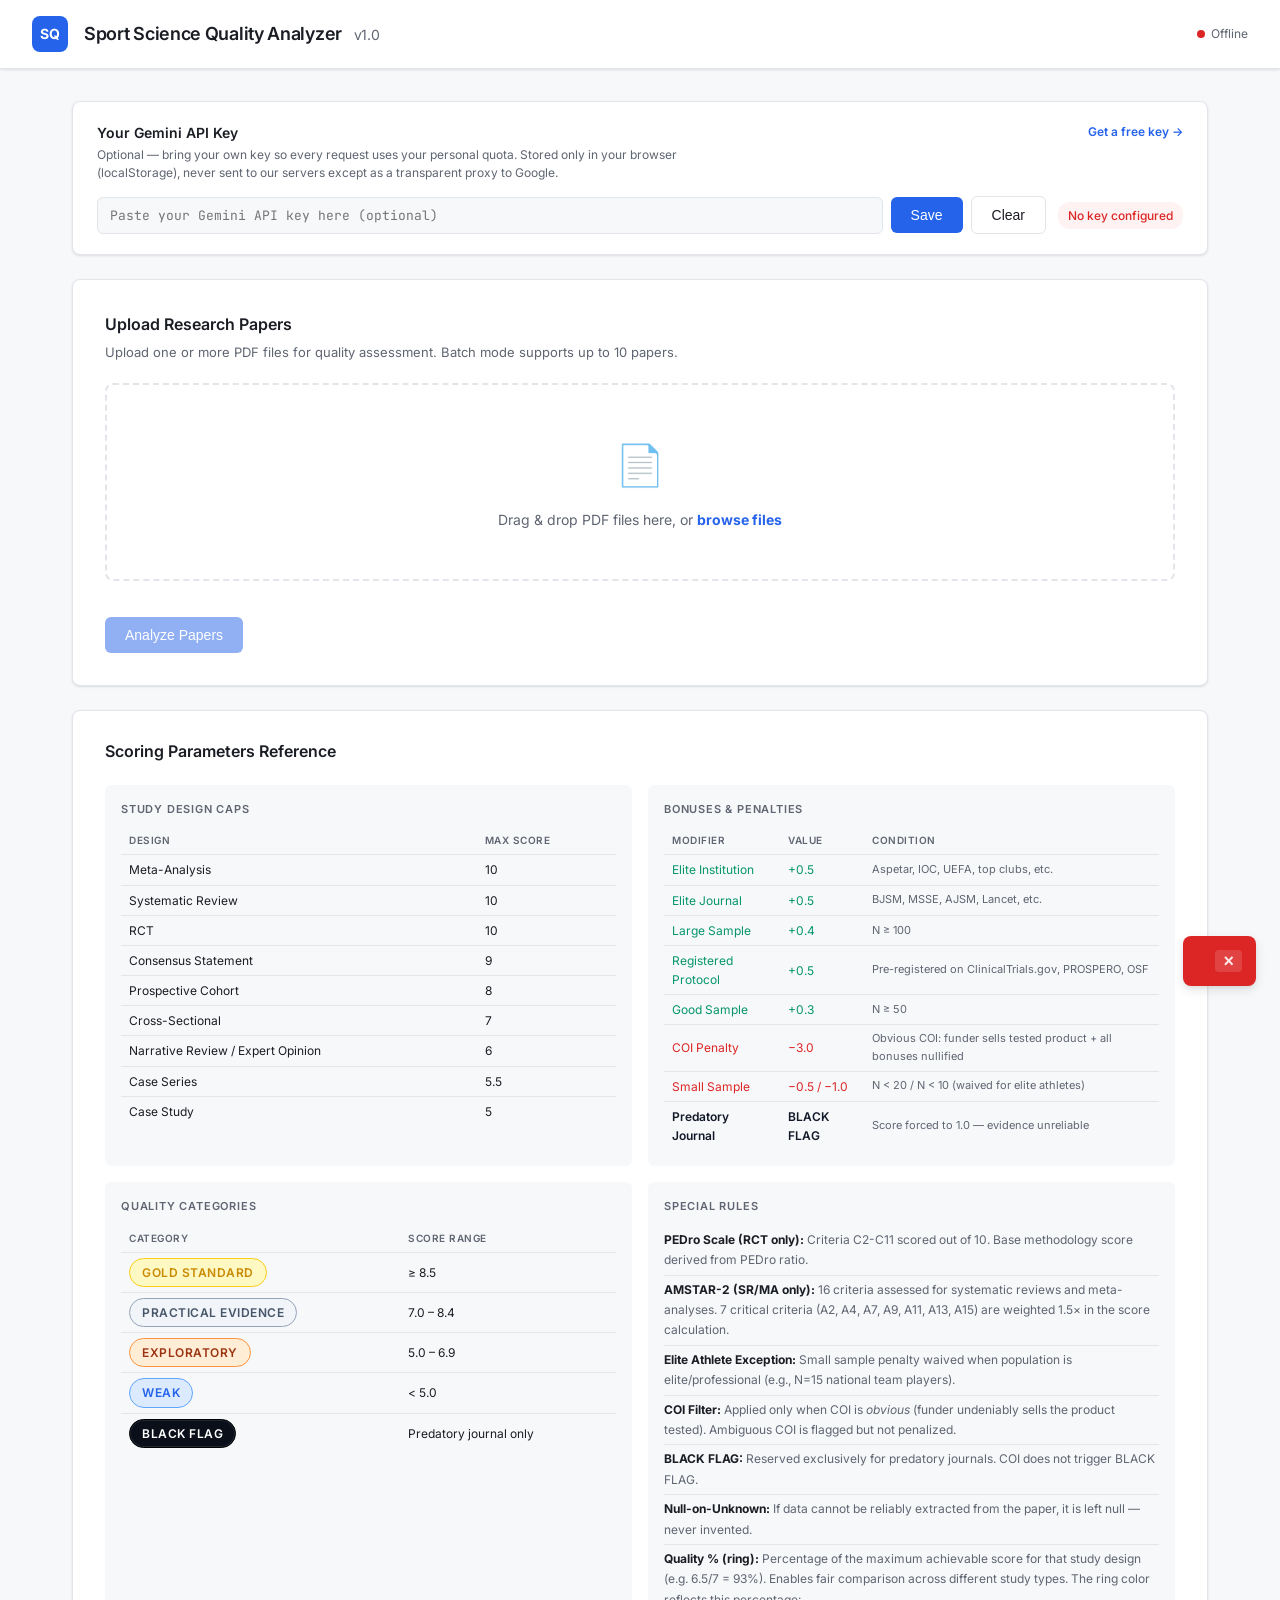
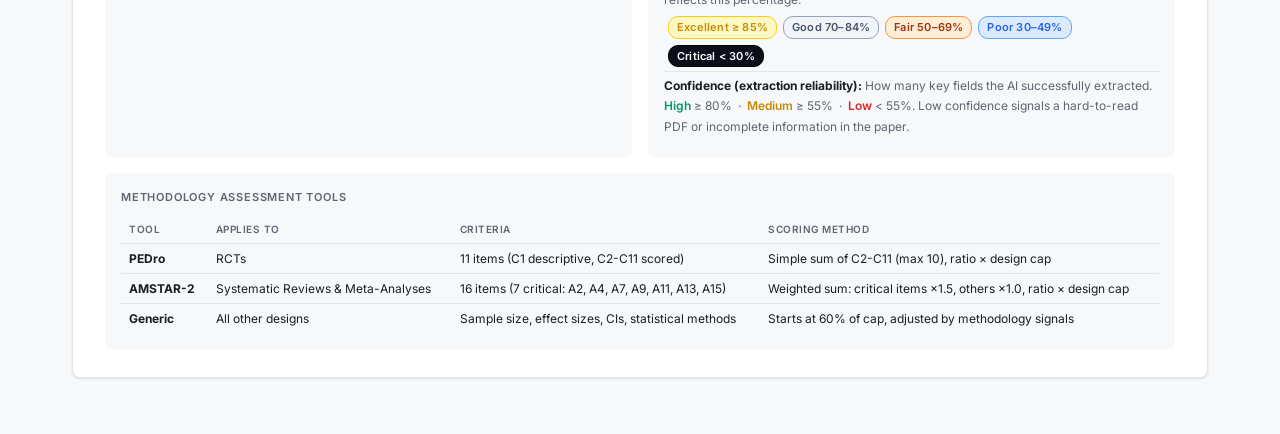
==== commit 0e7fb2c5: "feat: add AMSTAR-2 methodology assessment for systematic reviews and meta-analyses Implements the AM" ====
--- a/static/index.html
+++ b/static/index.html
@@ -135,6 +135,7 @@
                 <h3>Special Rules</h3>
                 <ul class="ref-rules">
                     <li><strong>PEDro Scale (RCT only):</strong> Criteria C2-C11 scored out of 10. Base methodology score derived from PEDro ratio.</li>
+                    <li><strong>AMSTAR-2 (SR/MA only):</strong> 16 criteria assessed for systematic reviews and meta-analyses. 7 critical criteria (A2, A4, A7, A9, A11, A13, A15) are weighted 1.5&times; in the score calculation.</li>
                     <li><strong>Elite Athlete Exception:</strong> Small sample penalty waived when population is elite/professional (e.g., N=15 national team players).</li>
                     <li><strong>COI Filter:</strong> Applied only when COI is <em>obvious</em> (funder undeniably sells the product tested). Ambiguous COI is flagged but not penalized.</li>
                     <li><strong>BLACK FLAG:</strong> Reserved exclusively for predatory journals. COI does not trigger BLACK FLAG.</li>
@@ -152,6 +153,34 @@
                 </ul>
             </div>
 
+            <!-- Methodology Tools -->
+            <div class="ref-card" style="grid-column: 1/-1">
+                <h3>Methodology Assessment Tools</h3>
+                <table class="ref-table">
+                    <thead><tr><th>Tool</th><th>Applies To</th><th>Criteria</th><th>Scoring Method</th></tr></thead>
+                    <tbody>
+                        <tr>
+                            <td><strong>PEDro</strong></td>
+                            <td>RCTs</td>
+                            <td>11 items (C1 descriptive, C2-C11 scored)</td>
+                            <td>Simple sum of C2-C11 (max 10), ratio &times; design cap</td>
+                        </tr>
+                        <tr>
+                            <td><strong>AMSTAR-2</strong></td>
+                            <td>Systematic Reviews &amp; Meta-Analyses</td>
+                            <td>16 items (7 critical: A2, A4, A7, A9, A11, A13, A15)</td>
+                            <td>Weighted sum: critical items &times;1.5, others &times;1.0, ratio &times; design cap</td>
+                        </tr>
+                        <tr>
+                            <td><strong>Generic</strong></td>
+                            <td>All other designs</td>
+                            <td>Sample size, effect sizes, CIs, statistical methods</td>
+                            <td>Starts at 60% of cap, adjusted by methodology signals</td>
+                        </tr>
+                    </tbody>
+                </table>
+            </div>
+
         </div>
     </section>
 
--- a/static/css/style.css
+++ b/static/css/style.css
@@ -724,6 +724,63 @@
 .pedro-cell.unknown { background: var(--bg); color: var(--text-secondary); }
 .pedro-cell.descriptive { background: #f5f3ff; color: #7c3aed; border-color: #ddd6fe; }
 
+/* -- AMSTAR-2 Grid (4x4) -- */
+.amstar-grid {
+    display: grid;
+    grid-template-columns: repeat(4, 1fr);
+    gap: 6px;
+    margin-top: 8px;
+}
+
+.amstar-item {
+    display: flex;
+    flex-direction: column;
+    align-items: center;
+    gap: 4px;
+}
+
+.amstar-cell {
+    width: 100%;
+    aspect-ratio: 1.4;
+    border-radius: 4px;
+    display: flex;
+    align-items: center;
+    justify-content: center;
+    font-size: 11px;
+    font-weight: 600;
+    border: 1px solid var(--border);
+}
+
+.amstar-cell.met { background: var(--green-bg); color: var(--green); border-color: #a7f3d0; }
+.amstar-cell.not-met { background: var(--red-bg); color: var(--red); border-color: #fca5a5; }
+.amstar-cell.unknown { background: var(--bg); color: var(--text-secondary); }
+.amstar-cell.critical { border-width: 2px; border-style: dashed; }
+.amstar-cell.critical.met { border-color: var(--green); }
+.amstar-cell.critical.not-met { border-color: var(--red); }
+.amstar-cell.critical.unknown { border-color: var(--text-secondary); }
+
+.amstar-label {
+    font-size: 9px;
+    color: var(--text-secondary);
+    text-align: center;
+    line-height: 1.2;
+    word-break: break-word;
+}
+
+/* -- Methodology Tool Badge -- */
+.methodology-badge {
+    display: inline-block;
+    padding: 3px 10px;
+    border-radius: 12px;
+    font-size: 11px;
+    font-weight: 600;
+    background: #f0f5ff;
+    color: var(--accent);
+    border: 1px solid #bfdbfe;
+    margin-left: 8px;
+    letter-spacing: 0.3px;
+}
+
 /* --- Batch Comparison Table --- */
 .batch-table-wrapper {
     background: var(--surface);
@@ -916,6 +973,7 @@
     .result-details { grid-template-columns: 1fr; }
     .result-header { flex-direction: column; align-items: center; text-align: center; }
     .pedro-grid { grid-template-columns: repeat(4, 1fr); }
+    .amstar-grid { grid-template-columns: repeat(4, 1fr); }
     .header { padding: 12px 16px; }
     .header h1 span { display: none; }
 }
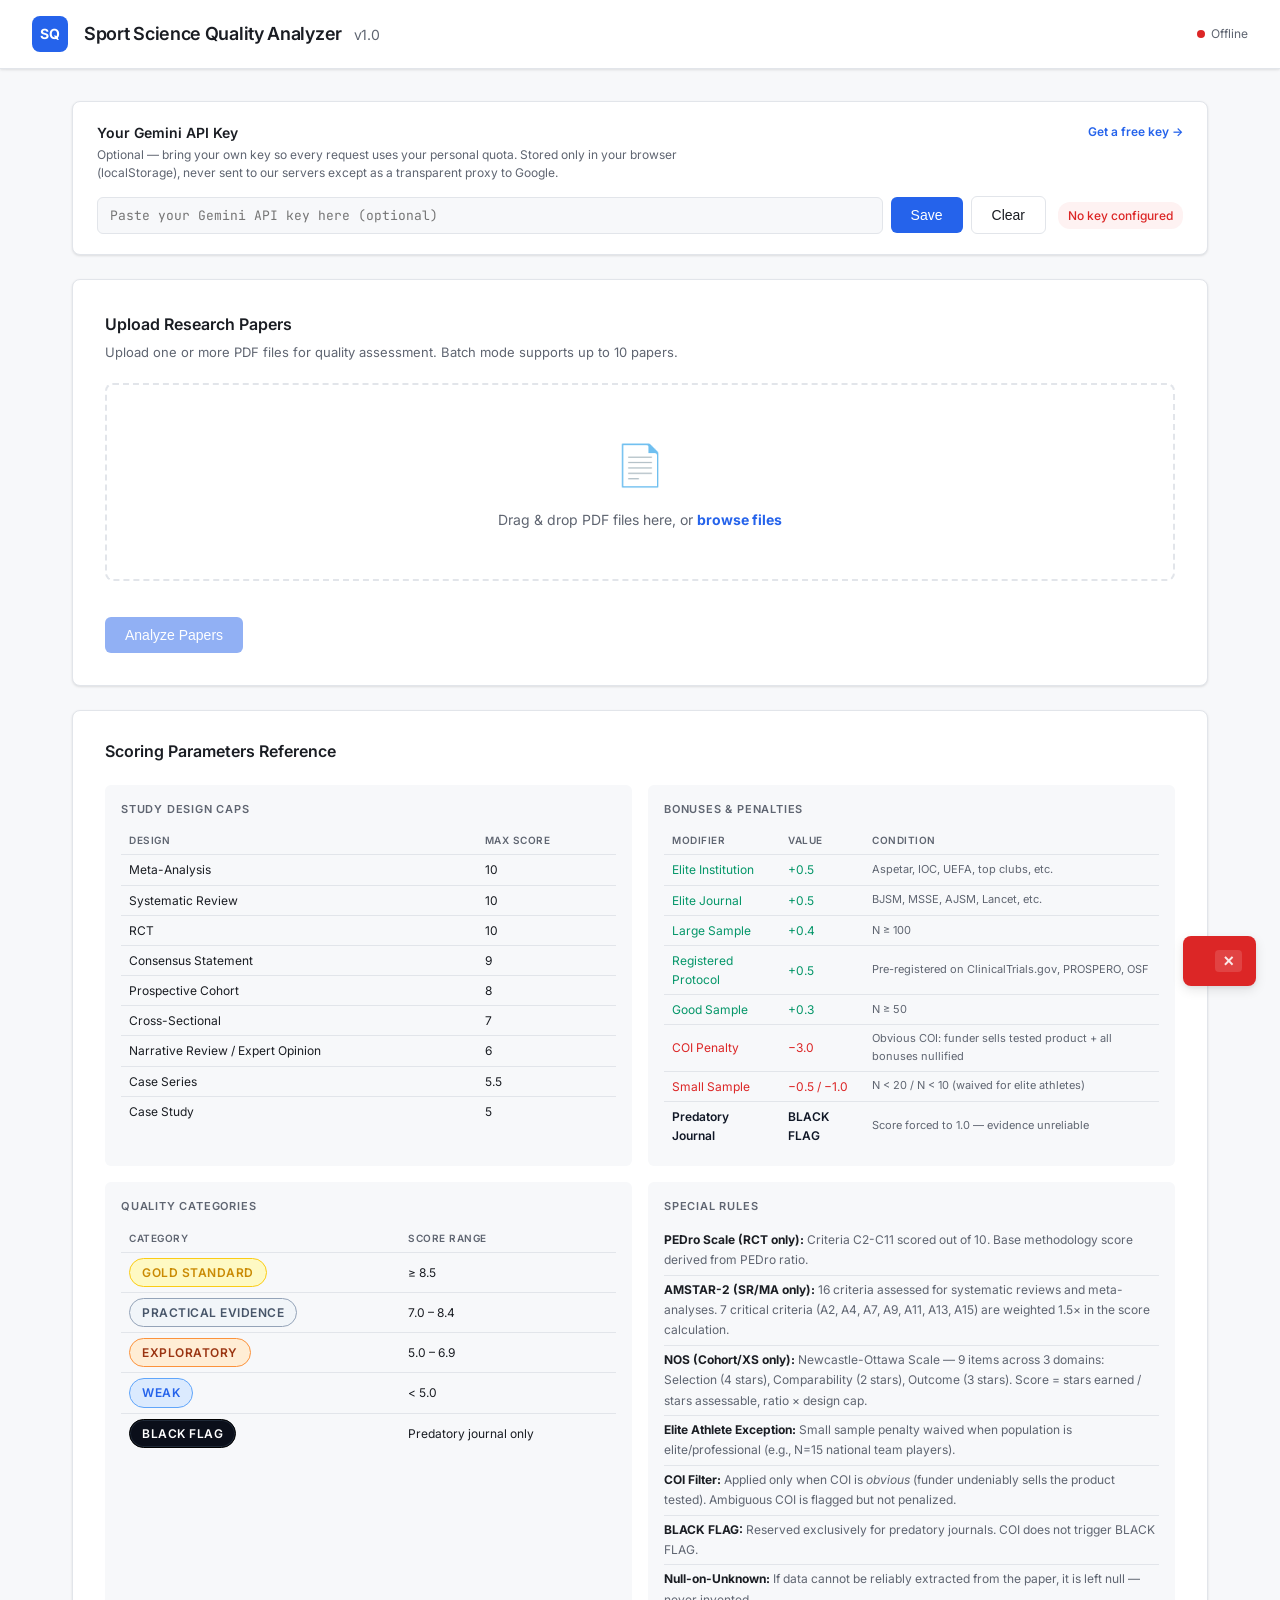
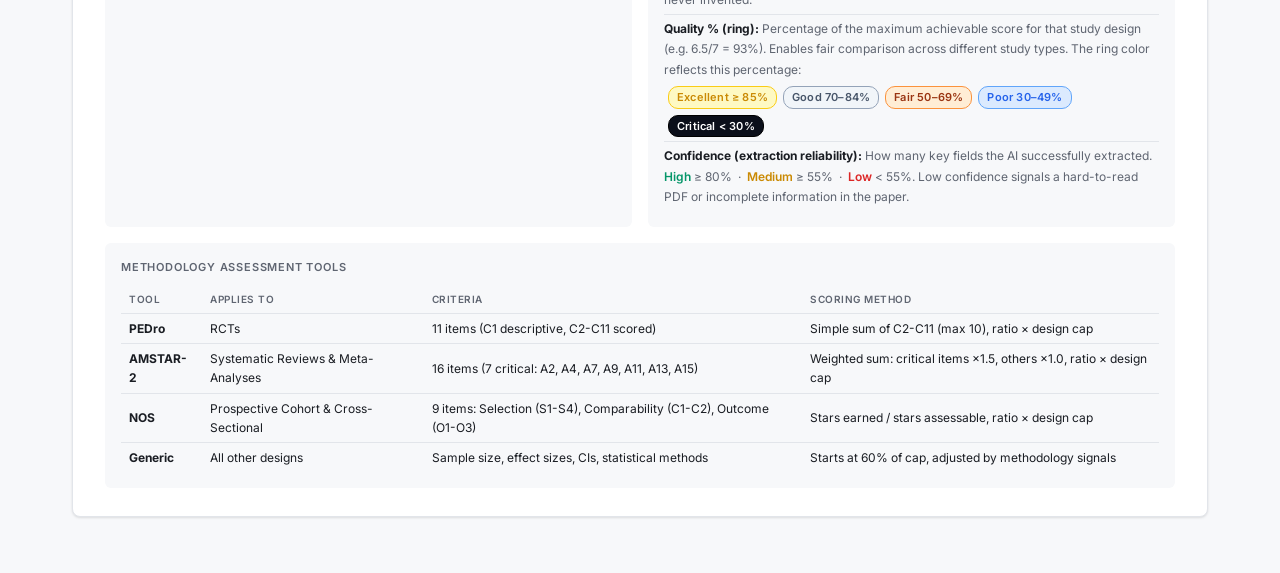
==== commit 5200291e: "feat: add Newcastle-Ottawa Scale (NOS) for cohort and cross-sectional studies 9 items across 3 domai" ====
--- a/static/index.html
+++ b/static/index.html
@@ -136,6 +136,7 @@
                 <ul class="ref-rules">
                     <li><strong>PEDro Scale (RCT only):</strong> Criteria C2-C11 scored out of 10. Base methodology score derived from PEDro ratio.</li>
                     <li><strong>AMSTAR-2 (SR/MA only):</strong> 16 criteria assessed for systematic reviews and meta-analyses. 7 critical criteria (A2, A4, A7, A9, A11, A13, A15) are weighted 1.5&times; in the score calculation.</li>
+                    <li><strong>NOS (Cohort/XS only):</strong> Newcastle-Ottawa Scale — 9 items across 3 domains: Selection (4 stars), Comparability (2 stars), Outcome (3 stars). Score = stars earned / stars assessable, ratio &times; design cap.</li>
                     <li><strong>Elite Athlete Exception:</strong> Small sample penalty waived when population is elite/professional (e.g., N=15 national team players).</li>
                     <li><strong>COI Filter:</strong> Applied only when COI is <em>obvious</em> (funder undeniably sells the product tested). Ambiguous COI is flagged but not penalized.</li>
                     <li><strong>BLACK FLAG:</strong> Reserved exclusively for predatory journals. COI does not trigger BLACK FLAG.</li>
@@ -172,6 +173,12 @@
                             <td>Weighted sum: critical items &times;1.5, others &times;1.0, ratio &times; design cap</td>
                         </tr>
                         <tr>
+                            <td><strong>NOS</strong></td>
+                            <td>Prospective Cohort &amp; Cross-Sectional</td>
+                            <td>9 items: Selection (S1-S4), Comparability (C1-C2), Outcome (O1-O3)</td>
+                            <td>Stars earned / stars assessable, ratio &times; design cap</td>
+                        </tr>
+                        <tr>
                             <td><strong>Generic</strong></td>
                             <td>All other designs</td>
                             <td>Sample size, effect sizes, CIs, statistical methods</td>
--- a/static/css/style.css
+++ b/static/css/style.css
@@ -767,6 +767,65 @@
     word-break: break-word;
 }
 
+/* -- NOS Grid (3 domains) -- */
+.nos-grid {
+    display: flex;
+    gap: 16px;
+    margin-top: 8px;
+}
+
+.nos-domain {
+    flex: 1;
+    min-width: 0;
+}
+
+.nos-domain-title {
+    font-size: 10px;
+    font-weight: 600;
+    text-transform: uppercase;
+    letter-spacing: 0.5px;
+    color: var(--text-secondary);
+    margin-bottom: 6px;
+    text-align: center;
+}
+
+.nos-domain-items {
+    display: flex;
+    gap: 6px;
+}
+
+.nos-item {
+    flex: 1;
+    display: flex;
+    flex-direction: column;
+    align-items: center;
+    gap: 4px;
+}
+
+.nos-cell {
+    width: 100%;
+    aspect-ratio: 1.4;
+    border-radius: 4px;
+    display: flex;
+    align-items: center;
+    justify-content: center;
+    font-size: 11px;
+    font-weight: 600;
+    border: 1px solid var(--border);
+}
+
+.nos-cell.met { background: var(--green-bg); color: var(--green); border-color: #a7f3d0; }
+.nos-cell.not-met { background: var(--red-bg); color: var(--red); border-color: #fca5a5; }
+.nos-cell.unknown { background: var(--bg); color: var(--text-secondary); }
+
+.nos-label {
+    font-size: 8px;
+    color: var(--text-secondary);
+    text-align: center;
+    line-height: 1.2;
+    word-break: break-word;
+}
+
 /* -- Methodology Tool Badge -- */
 .methodology-badge {
     display: inline-block;
@@ -974,6 +1033,7 @@
     .result-header { flex-direction: column; align-items: center; text-align: center; }
     .pedro-grid { grid-template-columns: repeat(4, 1fr); }
     .amstar-grid { grid-template-columns: repeat(4, 1fr); }
+    .nos-grid { flex-direction: column; }
     .header { padding: 12px 16px; }
     .header h1 span { display: none; }
 }
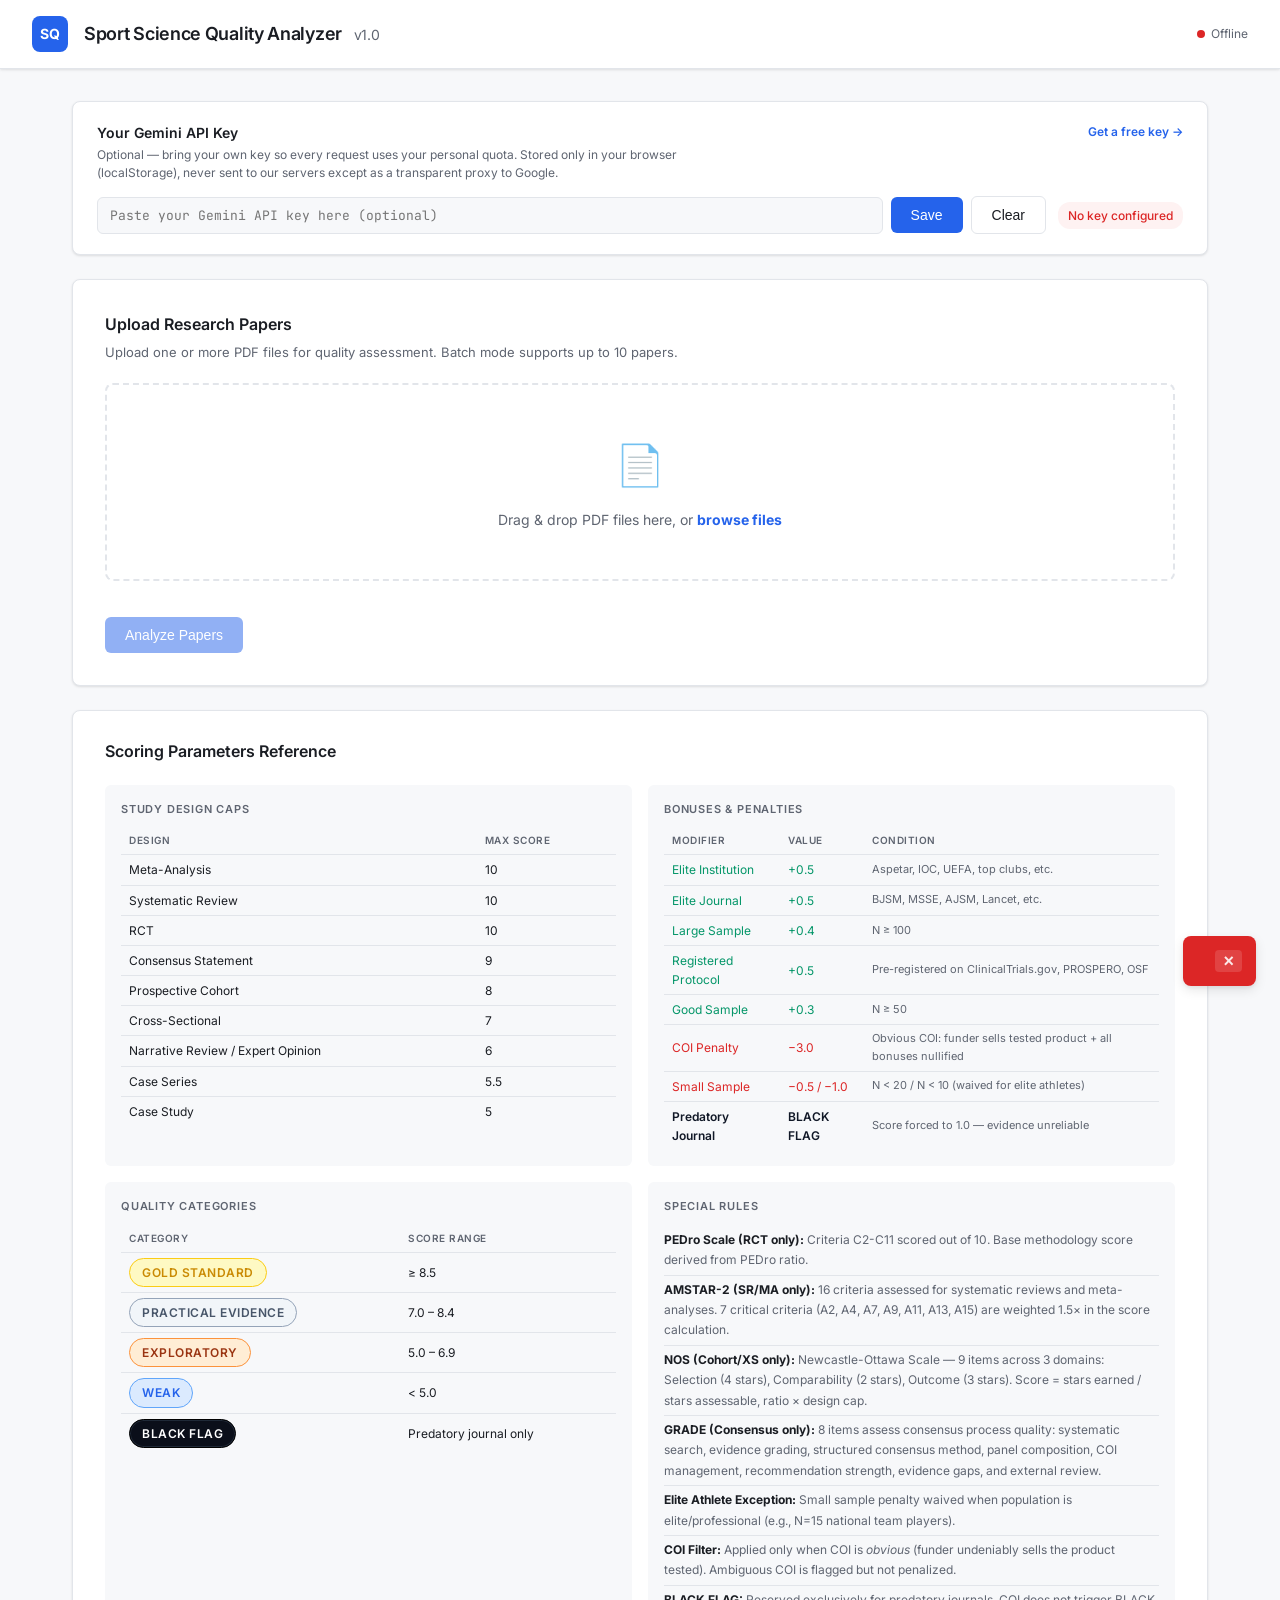
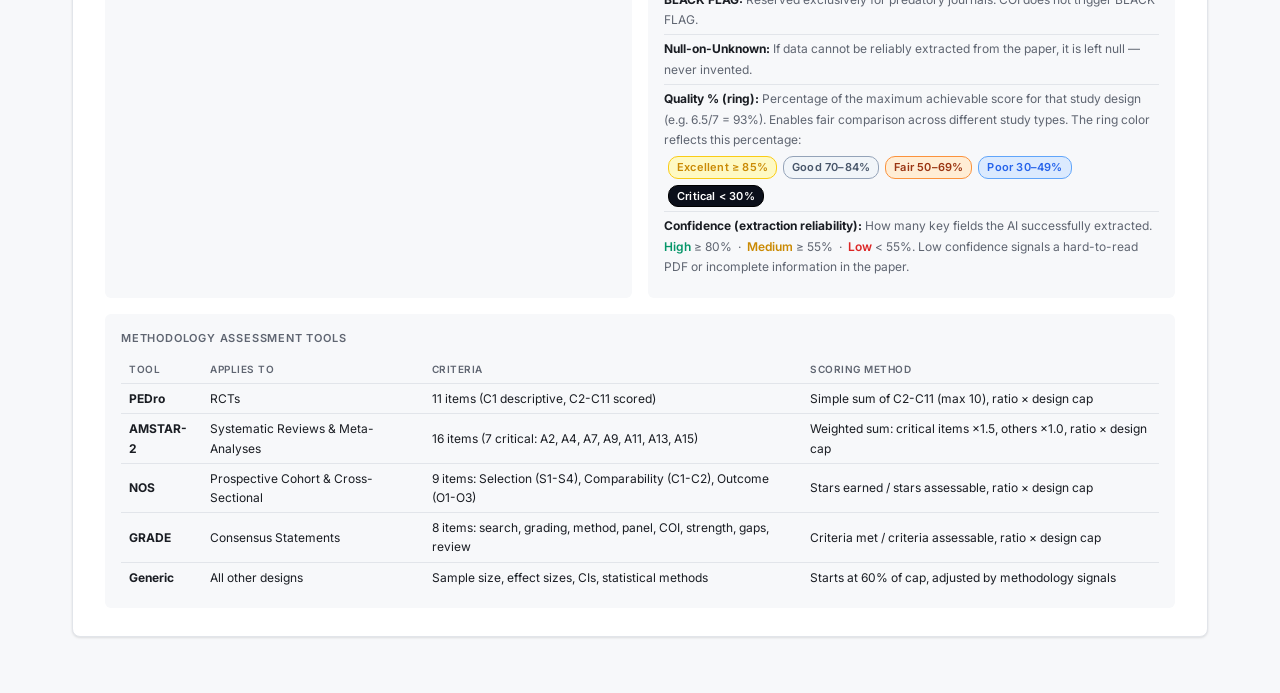
==== commit 3af248fb: "feat: add GRADE consensus quality assessment for consensus statements 8 items assess consensus proce" ====
--- a/static/index.html
+++ b/static/index.html
@@ -137,6 +137,7 @@
                     <li><strong>PEDro Scale (RCT only):</strong> Criteria C2-C11 scored out of 10. Base methodology score derived from PEDro ratio.</li>
                     <li><strong>AMSTAR-2 (SR/MA only):</strong> 16 criteria assessed for systematic reviews and meta-analyses. 7 critical criteria (A2, A4, A7, A9, A11, A13, A15) are weighted 1.5&times; in the score calculation.</li>
                     <li><strong>NOS (Cohort/XS only):</strong> Newcastle-Ottawa Scale — 9 items across 3 domains: Selection (4 stars), Comparability (2 stars), Outcome (3 stars). Score = stars earned / stars assessable, ratio &times; design cap.</li>
+                    <li><strong>GRADE (Consensus only):</strong> 8 items assess consensus process quality: systematic search, evidence grading, structured consensus method, panel composition, COI management, recommendation strength, evidence gaps, and external review.</li>
                     <li><strong>Elite Athlete Exception:</strong> Small sample penalty waived when population is elite/professional (e.g., N=15 national team players).</li>
                     <li><strong>COI Filter:</strong> Applied only when COI is <em>obvious</em> (funder undeniably sells the product tested). Ambiguous COI is flagged but not penalized.</li>
                     <li><strong>BLACK FLAG:</strong> Reserved exclusively for predatory journals. COI does not trigger BLACK FLAG.</li>
@@ -179,6 +180,12 @@
                             <td>Stars earned / stars assessable, ratio &times; design cap</td>
                         </tr>
                         <tr>
+                            <td><strong>GRADE</strong></td>
+                            <td>Consensus Statements</td>
+                            <td>8 items: search, grading, method, panel, COI, strength, gaps, review</td>
+                            <td>Criteria met / criteria assessable, ratio &times; design cap</td>
+                        </tr>
+                        <tr>
                             <td><strong>Generic</strong></td>
                             <td>All other designs</td>
                             <td>Sample size, effect sizes, CIs, statistical methods</td>
--- a/static/css/style.css
+++ b/static/css/style.css
@@ -826,6 +826,45 @@
     word-break: break-word;
 }
 
+/* -- GRADE Grid (4x2) -- */
+.grade-grid {
+    display: grid;
+    grid-template-columns: repeat(4, 1fr);
+    gap: 6px;
+    margin-top: 8px;
+}
+
+.grade-item {
+    display: flex;
+    flex-direction: column;
+    align-items: center;
+    gap: 4px;
+}
+
+.grade-cell {
+    width: 100%;
+    aspect-ratio: 1.4;
+    border-radius: 4px;
+    display: flex;
+    align-items: center;
+    justify-content: center;
+    font-size: 11px;
+    font-weight: 600;
+    border: 1px solid var(--border);
+}
+
+.grade-cell.met { background: var(--green-bg); color: var(--green); border-color: #a7f3d0; }
+.grade-cell.not-met { background: var(--red-bg); color: var(--red); border-color: #fca5a5; }
+.grade-cell.unknown { background: var(--bg); color: var(--text-secondary); }
+
+.grade-label {
+    font-size: 9px;
+    color: var(--text-secondary);
+    text-align: center;
+    line-height: 1.2;
+    word-break: break-word;
+}
+
 /* -- Methodology Tool Badge -- */
 .methodology-badge {
     display: inline-block;
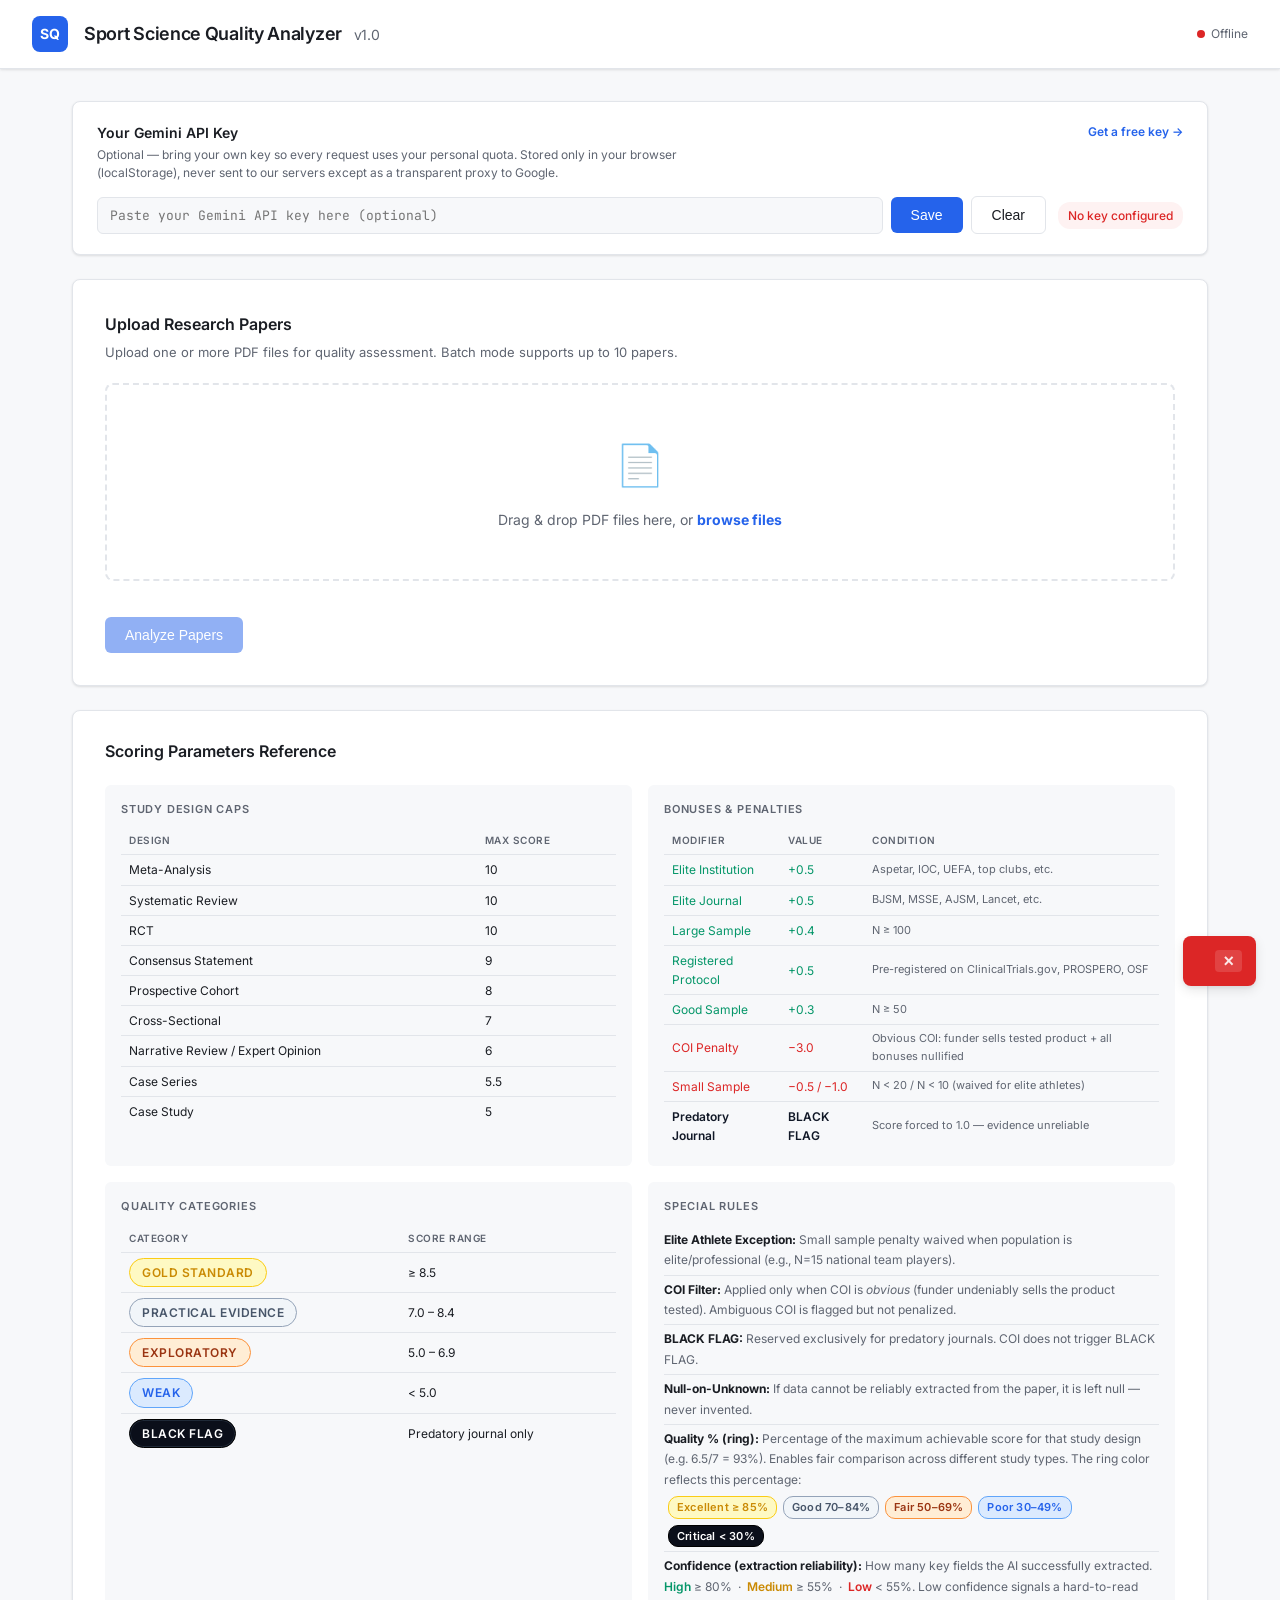
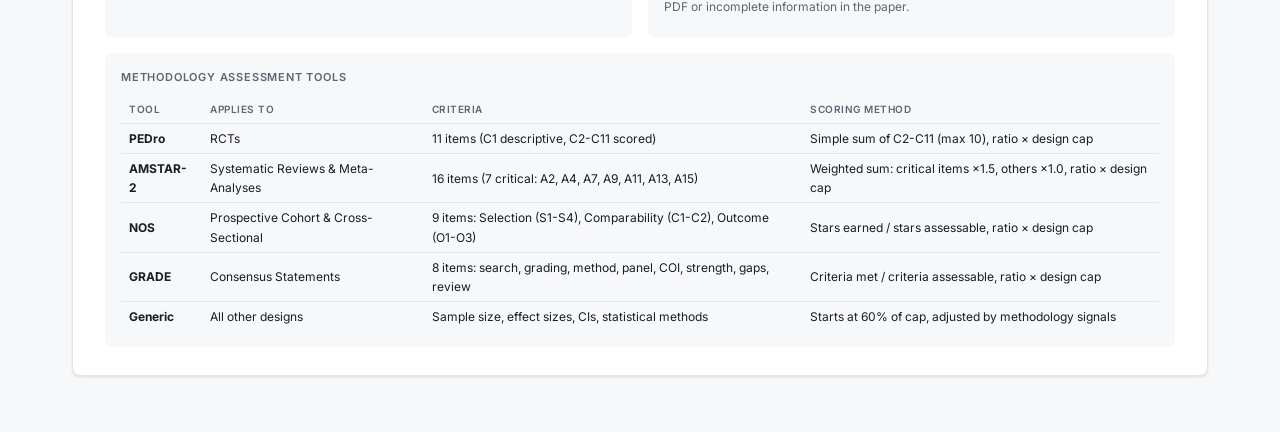
==== commit 99e48cb5: "style: remove redundant methodology tool descriptions from Special Rules Details are fully covered i" ====
--- a/static/index.html
+++ b/static/index.html
@@ -134,10 +134,6 @@
             <div class="ref-card">
                 <h3>Special Rules</h3>
                 <ul class="ref-rules">
-                    <li><strong>PEDro Scale (RCT only):</strong> Criteria C2-C11 scored out of 10. Base methodology score derived from PEDro ratio.</li>
-                    <li><strong>AMSTAR-2 (SR/MA only):</strong> 16 criteria assessed for systematic reviews and meta-analyses. 7 critical criteria (A2, A4, A7, A9, A11, A13, A15) are weighted 1.5&times; in the score calculation.</li>
-                    <li><strong>NOS (Cohort/XS only):</strong> Newcastle-Ottawa Scale — 9 items across 3 domains: Selection (4 stars), Comparability (2 stars), Outcome (3 stars). Score = stars earned / stars assessable, ratio &times; design cap.</li>
-                    <li><strong>GRADE (Consensus only):</strong> 8 items assess consensus process quality: systematic search, evidence grading, structured consensus method, panel composition, COI management, recommendation strength, evidence gaps, and external review.</li>
                     <li><strong>Elite Athlete Exception:</strong> Small sample penalty waived when population is elite/professional (e.g., N=15 national team players).</li>
                     <li><strong>COI Filter:</strong> Applied only when COI is <em>obvious</em> (funder undeniably sells the product tested). Ambiguous COI is flagged but not penalized.</li>
                     <li><strong>BLACK FLAG:</strong> Reserved exclusively for predatory journals. COI does not trigger BLACK FLAG.</li>
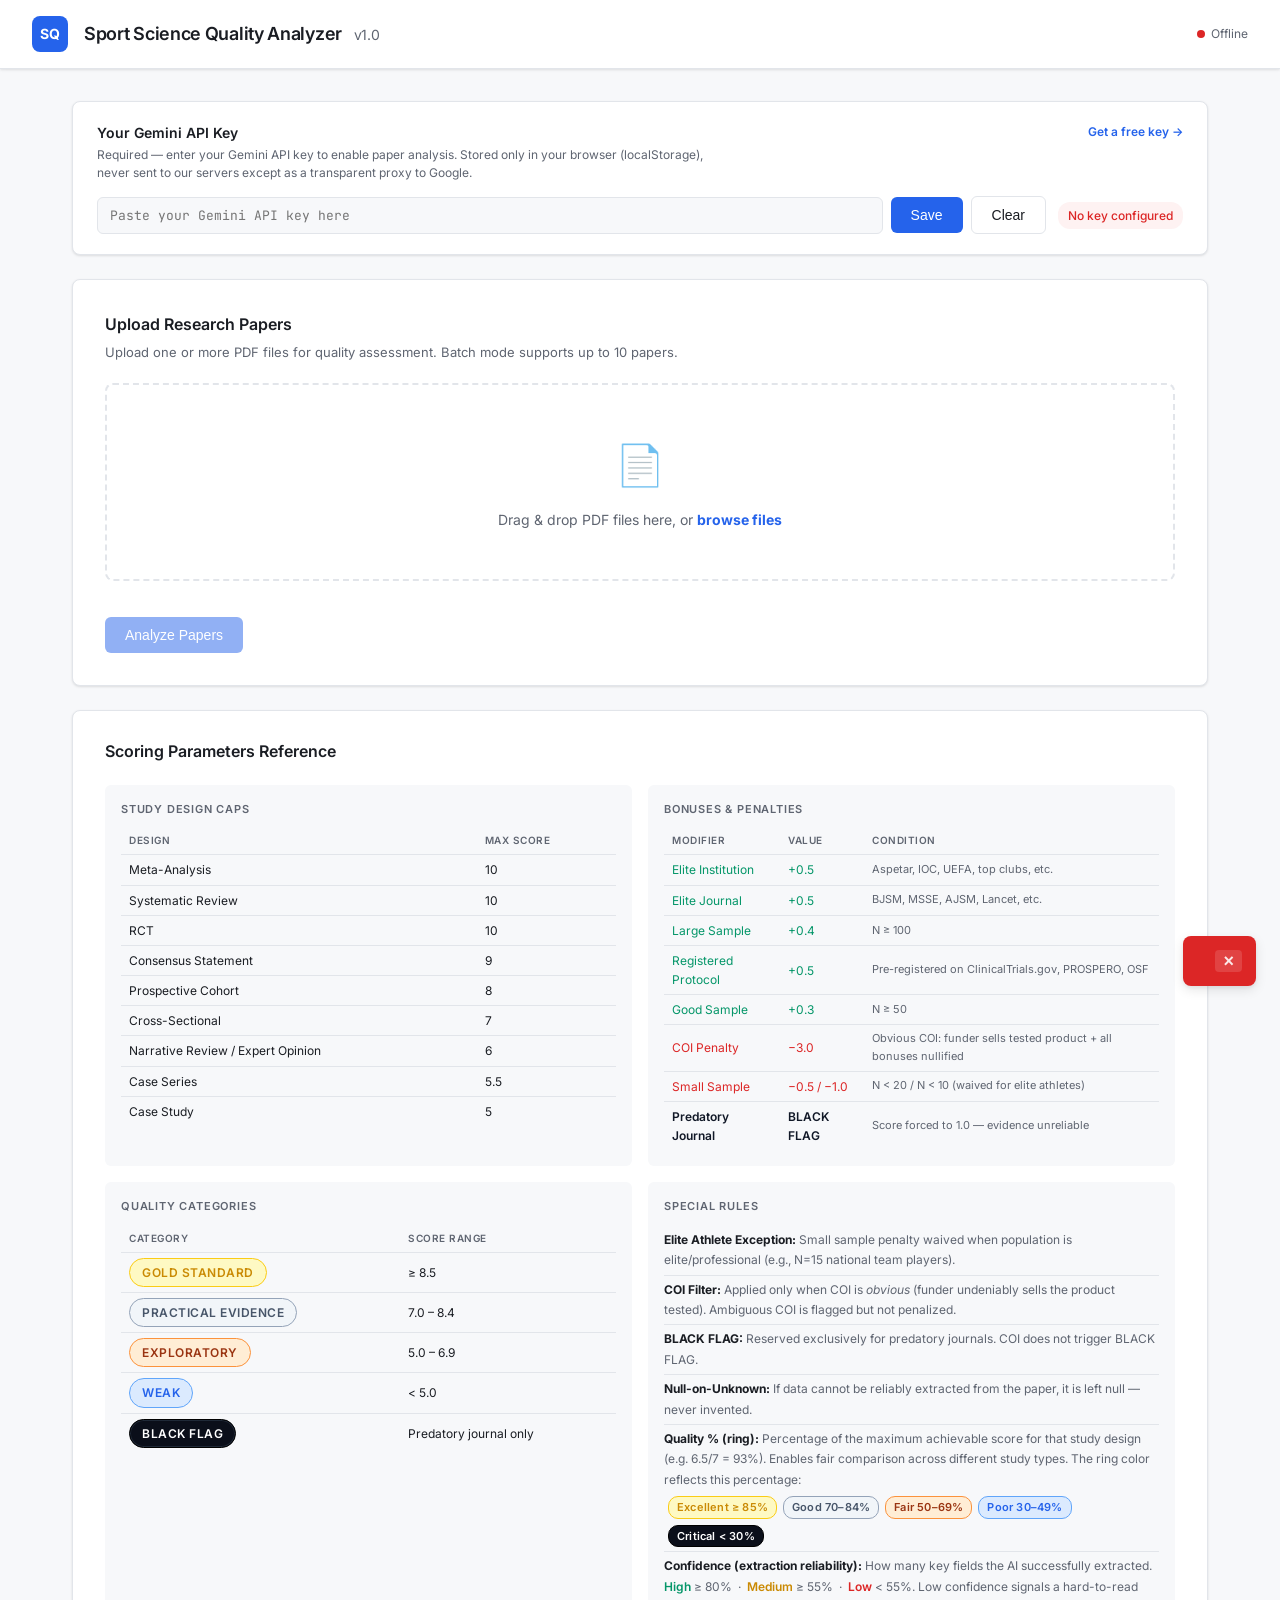
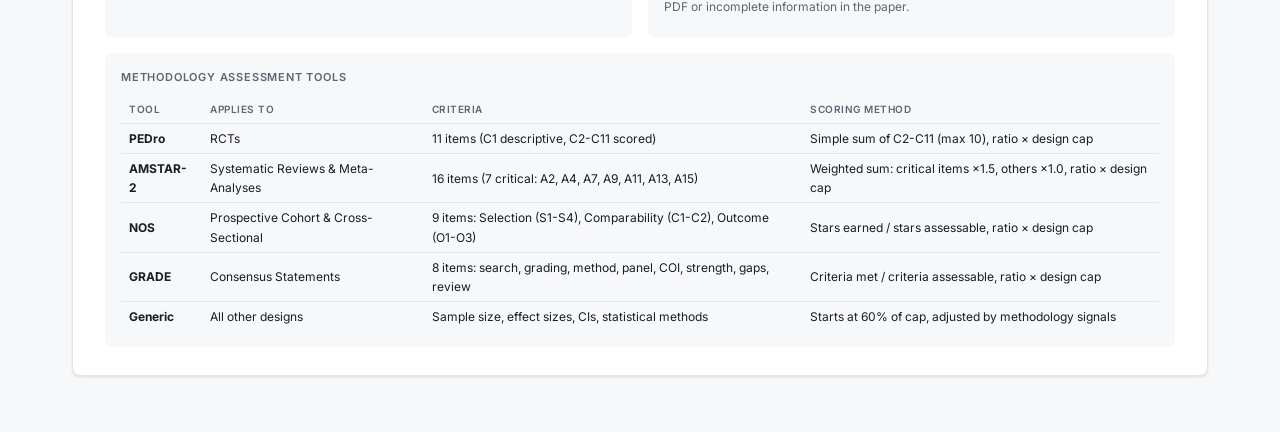
==== commit 3fc4cad1: "Mark Gemini API key as required instead of optional The server doesn't ship with a preconfigured key" ====
--- a/static/index.html
+++ b/static/index.html
@@ -28,12 +28,12 @@
         <div class="api-key-header">
             <div>
                 <h2>Your Gemini API Key</h2>
-                <p>Optional — bring your own key so every request uses your personal quota. Stored only in your browser (localStorage), never sent to our servers except as a transparent proxy to Google.</p>
+                <p>Required — enter your Gemini API key to enable paper analysis. Stored only in your browser (localStorage), never sent to our servers except as a transparent proxy to Google.</p>
             </div>
             <a class="api-key-link" href="https://aistudio.google.com/apikey" target="_blank" rel="noopener">Get a free key &rarr;</a>
         </div>
         <div class="api-key-row">
-            <input type="password" id="apiKeyInput" placeholder="Paste your Gemini API key here (optional)" autocomplete="off" spellcheck="false">
+            <input type="password" id="apiKeyInput" placeholder="Paste your Gemini API key here" autocomplete="off" spellcheck="false">
             <button class="btn btn-primary btn-small" id="apiKeySaveBtn">Save</button>
             <button class="btn btn-secondary btn-small" id="apiKeyClearBtn">Clear</button>
             <span class="api-key-state" id="apiKeyState"></span>
--- a/static/css/style.css
+++ b/static/css/style.css
@@ -872,9 +872,9 @@
     border-radius: 12px;
     font-size: 11px;
     font-weight: 600;
-    background: #f0f5ff;
-    color: var(--accent);
-    border: 1px solid #bfdbfe;
+    background: #f5f3ff;
+    color: #7c3aed;
+    border: 1px solid #ddd6fe;
     margin-left: 8px;
     letter-spacing: 0.3px;
 }
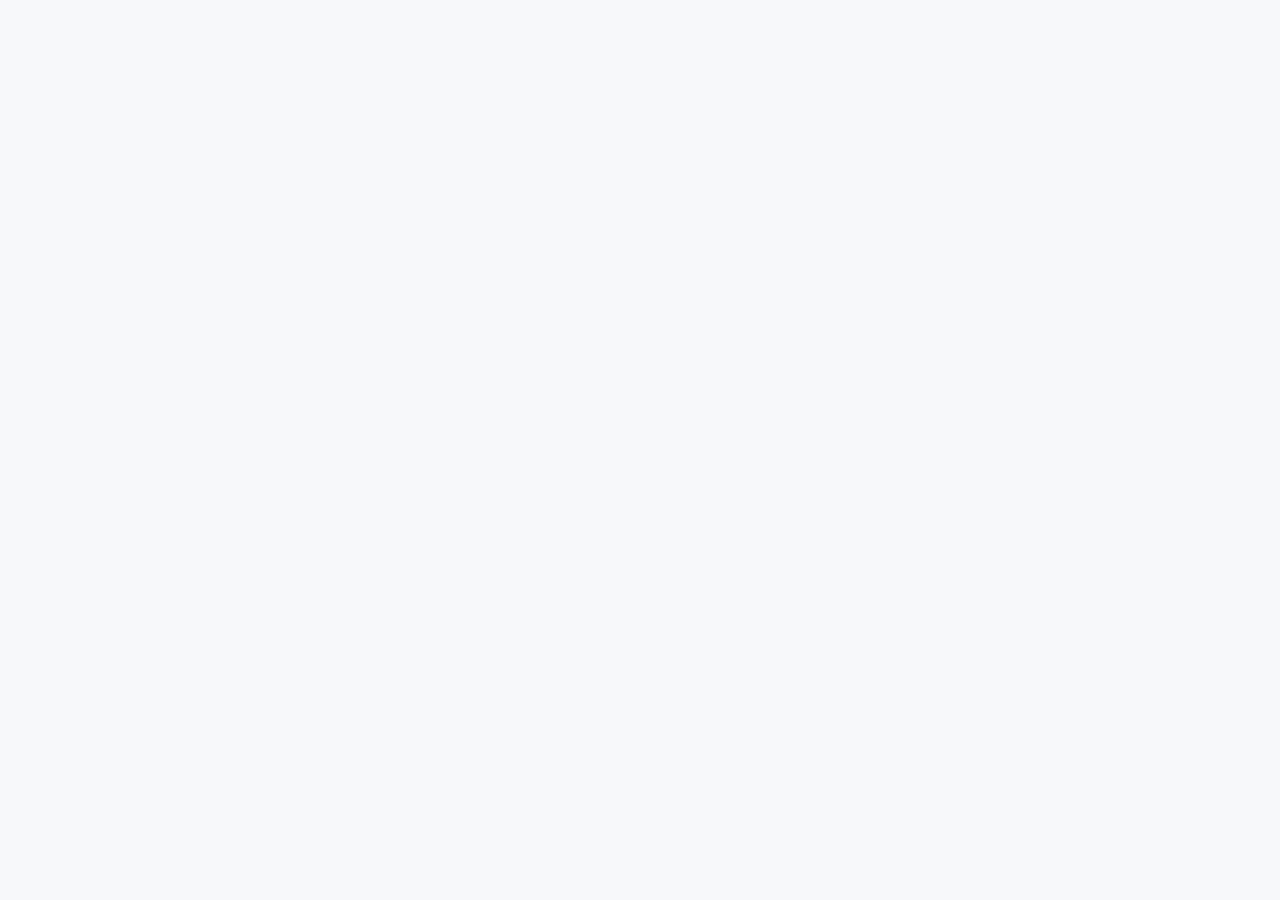
==== commit 7957f1fd: "Replace v1 UI with V2 React interface wired to real API Full V2 hi-fi design system (sidebar layout," ====
--- a/static/index.html
+++ b/static/index.html
@@ -1,224 +1,21 @@
-<!DOCTYPE html>
-<html lang="en">
+<!doctype html>
+<html lang="it">
 <head>
-    <meta charset="UTF-8">
-    <meta name="viewport" content="width=device-width, initial-scale=1.0">
-    <title>SSQA — Sport Science Quality Analyzer</title>
-    <link rel="preconnect" href="https://fonts.googleapis.com">
-    <link rel="preconnect" href="https://fonts.gstatic.com" crossorigin>
-    <link href="https://fonts.googleapis.com/css2?family=Inter:wght@400;500;600;700&family=JetBrains+Mono:wght@500;700&display=swap" rel="stylesheet">
-    <link rel="stylesheet" href="/static/css/style.css">
+  <meta charset="utf-8" />
+  <title>SSQA — Sport Science Quality Analyzer</title>
+  <meta name="viewport" content="width=device-width,initial-scale=1" />
+  <link rel="preconnect" href="https://fonts.googleapis.com">
+  <link rel="preconnect" href="https://fonts.gstatic.com" crossorigin>
+  <link href="https://fonts.googleapis.com/css2?family=Inter:wght@400;500;600;700&family=JetBrains+Mono:wght@500;700&display=swap" rel="stylesheet">
+  <link rel="stylesheet" href="/static/css/v2.css" />
+  <script src="https://unpkg.com/react@18.3.1/umd/react.development.js" integrity="sha384-hD6/rw4ppMLGNu3tX5cjIb+uRZ7UkRJ6BPkLpg4hAu/6onKUg4lLsHAs9EBPT82L" crossorigin="anonymous"></script>
+  <script src="https://unpkg.com/react-dom@18.3.1/umd/react-dom.development.js" integrity="sha384-u6aeetuaXnQ38mYT8rp6sbXaQe3NL9t+IBXmnYxwkUI2Hw4bsp2Wvmx4yRQF1uAm" crossorigin="anonymous"></script>
+  <script src="https://unpkg.com/@babel/standalone@7.29.0/babel.min.js" integrity="sha384-m08KidiNqLdpJqLq95G/LEi8Qvjl/xUYll3QILypMoQ65QorJ9Lvtp2RXYGBFj1y" crossorigin="anonymous"></script>
 </head>
 <body>
-
-<!-- Header -->
-<header class="header">
-    <div class="header-logo">SQ</div>
-    <h1>Sport Science Quality Analyzer <span>v1.0</span></h1>
-    <div class="header-status">
-        <div class="status-dot" id="statusDot"></div>
-        <span id="statusText">Checking...</span>
-    </div>
-</header>
-
-<main class="container">
-
-    <!-- API Key Bar -->
-    <section class="api-key-section">
-        <div class="api-key-header">
-            <div>
-                <h2>Your Gemini API Key</h2>
-                <p>Required — enter your Gemini API key to enable paper analysis. Stored only in your browser (localStorage), never sent to our servers except as a transparent proxy to Google.</p>
-            </div>
-            <a class="api-key-link" href="https://aistudio.google.com/apikey" target="_blank" rel="noopener">Get a free key &rarr;</a>
-        </div>
-        <div class="api-key-row">
-            <input type="password" id="apiKeyInput" placeholder="Paste your Gemini API key here" autocomplete="off" spellcheck="false">
-            <button class="btn btn-primary btn-small" id="apiKeySaveBtn">Save</button>
-            <button class="btn btn-secondary btn-small" id="apiKeyClearBtn">Clear</button>
-            <span class="api-key-state" id="apiKeyState"></span>
-        </div>
-    </section>
-
-    <!-- Upload Section -->
-    <section class="upload-section">
-        <h2>Upload Research Papers</h2>
-        <p>Upload one or more PDF files for quality assessment. Batch mode supports up to 10 papers.</p>
-
-        <div class="drop-zone" id="dropZone">
-            <div class="drop-zone-icon">&#128196;</div>
-            <div class="drop-zone-text">
-                Drag &amp; drop PDF files here, or <strong id="browseBtn">browse files</strong>
-            </div>
-            <input type="file" id="fileInput" accept=".pdf" multiple>
-        </div>
-
-        <div class="file-list" id="fileList"></div>
-
-        <div class="btn-row">
-            <button class="btn btn-primary" id="analyzeBtn" disabled>
-                Analyze Papers
-            </button>
-            <button class="btn btn-secondary" id="clearBtn" style="display:none">
-                Clear All
-            </button>
-        </div>
-
-        <div class="progress-bar" id="progressBar">
-            <div class="progress-track">
-                <div class="progress-fill" id="progressFill"></div>
-            </div>
-            <div class="progress-text" id="progressText">Analyzing papers...</div>
-        </div>
-    </section>
-
-    <!-- Scoring Reference Panel — always visible -->
-    <section class="reference-panel">
-        <h2>Scoring Parameters Reference</h2>
-
-        <div class="ref-grid">
-
-            <!-- Study Design Caps -->
-            <div class="ref-card">
-                <h3>Study Design Caps</h3>
-                <table class="ref-table">
-                    <thead><tr><th>Design</th><th>Max Score</th></tr></thead>
-                    <tbody>
-                        <tr><td>Meta-Analysis</td><td>10</td></tr>
-                        <tr><td>Systematic Review</td><td>10</td></tr>
-                        <tr><td>RCT</td><td>10</td></tr>
-                        <tr><td>Consensus Statement</td><td>9</td></tr>
-                        <tr><td>Prospective Cohort</td><td>8</td></tr>
-                        <tr><td>Cross-Sectional</td><td>7</td></tr>
-                        <tr><td>Narrative Review / Expert Opinion</td><td>6</td></tr>
-                        <tr><td>Case Series</td><td>5.5</td></tr>
-                        <tr><td>Case Study</td><td>5</td></tr>
-                    </tbody>
-                </table>
-            </div>
-
-            <!-- Bonuses & Penalties -->
-            <div class="ref-card">
-                <h3>Bonuses &amp; Penalties</h3>
-                <table class="ref-table">
-                    <thead><tr><th>Modifier</th><th>Value</th><th>Condition</th></tr></thead>
-                    <tbody>
-                        <tr class="row-positive"><td>Elite Institution</td><td>+0.5</td><td>Aspetar, IOC, UEFA, top clubs, etc.</td></tr>
-                        <tr class="row-positive"><td>Elite Journal</td><td>+0.5</td><td>BJSM, MSSE, AJSM, Lancet, etc.</td></tr>
-                        <tr class="row-positive"><td>Large Sample</td><td>+0.4</td><td>N &ge; 100</td></tr>
-                        <tr class="row-positive"><td>Registered Protocol</td><td>+0.5</td><td>Pre-registered on ClinicalTrials.gov, PROSPERO, OSF</td></tr>
-                        <tr class="row-positive"><td>Good Sample</td><td>+0.3</td><td>N &ge; 50</td></tr>
-                        <tr class="row-negative"><td>COI Penalty</td><td>&minus;3.0</td><td>Obvious COI: funder sells tested product + all bonuses nullified</td></tr>
-                        <tr class="row-negative"><td>Small Sample</td><td>&minus;0.5 / &minus;1.0</td><td>N &lt; 20 / N &lt; 10 (waived for elite athletes)</td></tr>
-                        <tr class="row-flag"><td>Predatory Journal</td><td>BLACK FLAG</td><td>Score forced to 1.0 — evidence unreliable</td></tr>
-                    </tbody>
-                </table>
-            </div>
-
-            <!-- Quality Categories -->
-            <div class="ref-card">
-                <h3>Quality Categories</h3>
-                <table class="ref-table">
-                    <thead><tr><th>Category</th><th>Score Range</th></tr></thead>
-                    <tbody>
-                        <tr><td><span class="category-badge category-gold_standard">GOLD STANDARD</span></td><td>&ge; 8.5</td></tr>
-                        <tr><td><span class="category-badge category-practical_evidence">PRACTICAL EVIDENCE</span></td><td>7.0 &ndash; 8.4</td></tr>
-                        <tr><td><span class="category-badge category-exploratory">EXPLORATORY</span></td><td>5.0 &ndash; 6.9</td></tr>
-                        <tr><td><span class="category-badge category-weak">WEAK</span></td><td>&lt; 5.0</td></tr>
-                        <tr><td><span class="category-badge category-black_flag">BLACK FLAG</span></td><td>Predatory journal only</td></tr>
-                    </tbody>
-                </table>
-            </div>
-
-            <!-- Special Rules -->
-            <div class="ref-card">
-                <h3>Special Rules</h3>
-                <ul class="ref-rules">
-                    <li><strong>Elite Athlete Exception:</strong> Small sample penalty waived when population is elite/professional (e.g., N=15 national team players).</li>
-                    <li><strong>COI Filter:</strong> Applied only when COI is <em>obvious</em> (funder undeniably sells the product tested). Ambiguous COI is flagged but not penalized.</li>
-                    <li><strong>BLACK FLAG:</strong> Reserved exclusively for predatory journals. COI does not trigger BLACK FLAG.</li>
-                    <li><strong>Null-on-Unknown:</strong> If data cannot be reliably extracted from the paper, it is left null — never invented.</li>
-                    <li><strong>Quality % (ring):</strong> Percentage of the maximum achievable score for that study design (e.g. 6.5/7 = 93%). Enables fair comparison across different study types. The ring color reflects this percentage:
-                        <span class="legend-chips">
-                            <span class="legend-chip chip-gold">Excellent &ge; 85%</span>
-                            <span class="legend-chip chip-silver">Good 70&ndash;84%</span>
-                            <span class="legend-chip chip-bronze">Fair 50&ndash;69%</span>
-                            <span class="legend-chip chip-blue">Poor 30&ndash;49%</span>
-                            <span class="legend-chip chip-black">Critical &lt; 30%</span>
-                        </span>
-                    </li>
-                    <li><strong>Confidence (extraction reliability):</strong> How many key fields the AI successfully extracted. <span style="color:var(--green);font-weight:600">High</span> &ge; 80% &nbsp;&middot;&nbsp; <span style="color:var(--yellow);font-weight:600">Medium</span> &ge; 55% &nbsp;&middot;&nbsp; <span style="color:var(--red);font-weight:600">Low</span> &lt; 55%. Low confidence signals a hard-to-read PDF or incomplete information in the paper.</li>
-                </ul>
-            </div>
-
-            <!-- Methodology Tools -->
-            <div class="ref-card" style="grid-column: 1/-1">
-                <h3>Methodology Assessment Tools</h3>
-                <table class="ref-table">
-                    <thead><tr><th>Tool</th><th>Applies To</th><th>Criteria</th><th>Scoring Method</th></tr></thead>
-                    <tbody>
-                        <tr>
-                            <td><strong>PEDro</strong></td>
-                            <td>RCTs</td>
-                            <td>11 items (C1 descriptive, C2-C11 scored)</td>
-                            <td>Simple sum of C2-C11 (max 10), ratio &times; design cap</td>
-                        </tr>
-                        <tr>
-                            <td><strong>AMSTAR-2</strong></td>
-                            <td>Systematic Reviews &amp; Meta-Analyses</td>
-                            <td>16 items (7 critical: A2, A4, A7, A9, A11, A13, A15)</td>
-                            <td>Weighted sum: critical items &times;1.5, others &times;1.0, ratio &times; design cap</td>
-                        </tr>
-                        <tr>
-                            <td><strong>NOS</strong></td>
-                            <td>Prospective Cohort &amp; Cross-Sectional</td>
-                            <td>9 items: Selection (S1-S4), Comparability (C1-C2), Outcome (O1-O3)</td>
-                            <td>Stars earned / stars assessable, ratio &times; design cap</td>
-                        </tr>
-                        <tr>
-                            <td><strong>GRADE</strong></td>
-                            <td>Consensus Statements</td>
-                            <td>8 items: search, grading, method, panel, COI, strength, gaps, review</td>
-                            <td>Criteria met / criteria assessable, ratio &times; design cap</td>
-                        </tr>
-                        <tr>
-                            <td><strong>Generic</strong></td>
-                            <td>All other designs</td>
-                            <td>Sample size, effect sizes, CIs, statistical methods</td>
-                            <td>Starts at 60% of cap, adjusted by methodology signals</td>
-                        </tr>
-                    </tbody>
-                </table>
-            </div>
-
-        </div>
-    </section>
-
-    <!-- Results Section -->
-    <section class="results-section" id="resultsSection">
-
-        <!-- Tabs (shown only for batch) -->
-        <div class="tabs" id="resultTabs" style="display:none">
-            <button class="tab active" data-tab="table">Comparative Table</button>
-            <button class="tab" data-tab="details">Detailed Reports</button>
-        </div>
-
-        <!-- Batch Table View -->
-        <div id="tableView"></div>
-
-        <!-- Detailed Cards View -->
-        <div id="detailsView"></div>
-
-    </section>
-
-</main>
-
-<!-- Toast container -->
-<div class="toast toast-error" id="toast">
-    <span class="toast-msg" id="toastMsg"></span>
-    <button class="toast-close" id="toastClose" aria-label="Dismiss">&times;</button>
-</div>
-
-<script src="/static/js/app.js"></script>
+  <div id="root"></div>
+  <script type="text/babel" src="/static/js/v2-components.jsx"></script>
+  <script type="text/babel" src="/static/js/v2-batch.jsx"></script>
+  <script type="text/babel" src="/static/js/v2-app.jsx"></script>
 </body>
 </html>
--- a/static/css/v2.css
+++ b/static/css/v2.css
@@ -0,0 +1,515 @@
+/* SSQA v2 design system */
+
+@import url('https://fonts.googleapis.com/css2?family=Inter:wght@400;500;600;700&family=JetBrains+Mono:wght@500;700&display=swap');
+
+:root {
+  --bg: #f7f8fa;
+  --surface: #ffffff;
+  --border: #e2e5ea;
+  --text: #1a1d23;
+  --text-secondary: #5f6571;
+  --accent: #2563eb;
+  --accent-hover: #1d4ed8;
+  --gold: #d97706;
+  --gold-bg: #fffbeb;
+  --green: #059669;
+  --green-bg: #ecfdf5;
+  --yellow: #ca8a04;
+  --yellow-bg: #fefce8;
+  --orange: #ea580c;
+  --orange-bg: #fff7ed;
+  --red: #dc2626;
+  --red-bg: #fef2f2;
+  --medal-gold: #ca8a04;
+  --medal-gold-bg: #fef9c3;
+  --medal-gold-border: #facc15;
+  --medal-silver: #475569;
+  --medal-silver-bg: #f1f5f9;
+  --medal-silver-border: #94a3b8;
+  --medal-bronze: #9a3412;
+  --medal-bronze-bg: #ffedd5;
+  --medal-bronze-border: #fb923c;
+  --cat-blue: #2563eb;
+  --cat-blue-bg: #dbeafe;
+  --cat-blue-border: #60a5fa;
+  --cat-black: #111827;
+  --cat-black-bg: #e5e7eb;
+  --cat-black-border: #6b7280;
+  --radius: 8px;
+  --shadow: 0 1px 3px rgba(0,0,0,0.08), 0 1px 2px rgba(0,0,0,0.04);
+  --shadow-lg: 0 4px 12px rgba(0,0,0,0.1), 0 2px 4px rgba(0,0,0,0.06);
+  --font: 'Inter', -apple-system, BlinkMacSystemFont, 'Segoe UI', sans-serif;
+  --mono: 'JetBrains Mono', 'Fira Code', 'Consolas', monospace;
+}
+
+* { margin: 0; padding: 0; box-sizing: border-box; }
+
+html, body, #root { height: 100%; }
+
+body {
+  font-family: var(--font);
+  background: var(--bg);
+  color: var(--text);
+  line-height: 1.6;
+}
+
+.app {
+  background: var(--bg);
+  width: 100%;
+  height: 100%;
+  overflow: hidden;
+  display: flex;
+  flex-direction: column;
+}
+
+/* Header */
+.hdr {
+  background: var(--surface);
+  border-bottom: 1px solid var(--border);
+  padding: 16px 32px;
+  display: flex;
+  align-items: center;
+  gap: 16px;
+  box-shadow: var(--shadow);
+  flex-shrink: 0;
+}
+.hdr-logo {
+  width: 36px; height: 36px;
+  background: var(--accent);
+  border-radius: 8px;
+  display: flex; align-items: center; justify-content: center;
+  color: white; font-weight: 700; font-size: 14px;
+}
+.hdr h1 { font-size: 18px; font-weight: 600; letter-spacing: -0.3px; }
+.hdr h1 span { color: var(--text-secondary); font-weight: 400; margin-left: 8px; font-size: 14px; }
+.hdr-status {
+  margin-left: auto; font-size: 12px; color: var(--text-secondary);
+  display: flex; align-items: center; gap: 6px;
+  cursor: pointer; padding: 6px 10px; border-radius: 6px;
+  border: 1px solid transparent; transition: all 0.15s;
+}
+.hdr-status:hover { border-color: var(--border); background: var(--bg); }
+.status-dot { width: 8px; height: 8px; border-radius: 50%; background: var(--green); }
+.status-dot.offline { background: var(--red); }
+
+/* Tabs */
+.tabs {
+  display: flex;
+  gap: 4px;
+  border-bottom: 1px solid var(--border);
+  padding: 0 32px;
+  background: var(--surface);
+  flex-shrink: 0;
+}
+.tab {
+  padding: 12px 18px;
+  font-size: 13px;
+  font-weight: 500;
+  color: var(--text-secondary);
+  border: none;
+  background: none;
+  cursor: pointer;
+  border-bottom: 2px solid transparent;
+  margin-bottom: -1px;
+}
+.tab.active { color: var(--accent); border-bottom-color: var(--accent); font-weight: 600; }
+
+/* Layout */
+.layout {
+  display: grid;
+  grid-template-columns: 260px 1fr;
+  flex: 1;
+  min-height: 0;
+  overflow: hidden;
+}
+.layout.collapsed { grid-template-columns: 48px 1fr; }
+
+/* Sidebar */
+.sidebar {
+  background: var(--surface);
+  border-right: 1px solid var(--border);
+  padding: 20px;
+  overflow-y: auto;
+}
+.sidebar.collapsed-rail {
+  padding: 8px 0;
+  display: flex;
+  flex-direction: column;
+  align-items: center;
+}
+.sidebar h4 {
+  font-size: 11px;
+  font-weight: 600;
+  text-transform: uppercase;
+  letter-spacing: 0.8px;
+  color: var(--text-secondary);
+  margin-bottom: 10px;
+}
+.sidebar-section + .sidebar-section { margin-top: 22px; padding-top: 22px; border-top: 1px solid var(--border); }
+.sidebar-toggle {
+  background: none; border: 1px solid var(--border); border-radius: 6px;
+  width: 24px; height: 24px; display: grid; place-items: center;
+  cursor: pointer; color: var(--text-secondary); font-size: 12px;
+}
+.sidebar-toggle:hover { color: var(--accent); border-color: var(--accent); }
+
+.scale-row {
+  display: flex; align-items: center; gap: 8px;
+  padding: 6px 0; font-size: 12.5px;
+}
+.scale-row .rng { color: var(--text-secondary); font-family: var(--mono); font-size: 11px; margin-left: auto; }
+
+.method-row {
+  display: flex; align-items: baseline; gap: 8px;
+  padding: 5px 0; font-size: 12.5px;
+}
+.method-row strong { font-weight: 600; }
+.method-row span.arrow { color: var(--text-secondary); }
+.method-row span.applies { color: var(--text-secondary); font-size: 11.5px; }
+
+/* Main */
+.main {
+  overflow-y: auto;
+  padding: 24px 32px;
+}
+.container {
+  max-width: 1100px;
+  margin: 0 auto;
+}
+
+/* Cards */
+.card {
+  background: var(--surface);
+  border: 1px solid var(--border);
+  border-radius: var(--radius);
+  padding: 24px;
+  box-shadow: var(--shadow);
+  margin-bottom: 20px;
+}
+.card.compact { padding: 16px; }
+.card h2 { font-size: 16px; font-weight: 600; margin-bottom: 4px; }
+.card .sub { color: var(--text-secondary); font-size: 13px; margin-bottom: 16px; }
+.card h3 {
+  font-size: 11px; font-weight: 600; text-transform: uppercase; letter-spacing: 0.8px;
+  color: var(--text-secondary); margin-bottom: 10px;
+}
+
+/* Drop zone */
+.drop {
+  border: 2px dashed var(--border);
+  border-radius: var(--radius);
+  padding: 56px 24px;
+  text-align: center;
+  cursor: pointer;
+  transition: all 0.2s;
+}
+.drop:hover, .drop.drag-over { border-color: var(--accent); background: #f0f5ff; }
+.drop-icon { font-size: 40px; color: var(--text-secondary); margin-bottom: 12px; }
+.drop-text { font-size: 14px; color: var(--text-secondary); }
+.drop-text strong { color: var(--accent); }
+
+/* Buttons */
+.btn {
+  display: inline-flex; align-items: center; gap: 8px;
+  padding: 10px 20px;
+  border-radius: 6px;
+  font-size: 14px; font-weight: 500;
+  border: none; cursor: pointer; transition: all 0.15s;
+  font-family: var(--font);
+  white-space: nowrap;
+}
+.btn-primary { background: var(--accent); color: white; }
+.btn-primary:hover:not(:disabled) { background: var(--accent-hover); }
+.btn-secondary { background: var(--surface); color: var(--text); border: 1px solid var(--border); }
+.btn-secondary:hover:not(:disabled) { background: var(--bg); }
+.btn-small { padding: 8px 14px; font-size: 13px; }
+.btn:disabled { opacity: 0.45; cursor: not-allowed; }
+
+/* Category badges */
+.cat-badge {
+  display: inline-block;
+  padding: 5px 14px;
+  border-radius: 20px;
+  font-size: 12px;
+  font-weight: 600;
+  text-transform: uppercase;
+  letter-spacing: 0.5px;
+}
+.cat-gold_standard      { background: var(--medal-gold-bg);   color: var(--medal-gold);   border: 1px solid var(--medal-gold-border); }
+.cat-practical_evidence { background: var(--medal-silver-bg); color: var(--medal-silver); border: 1px solid var(--medal-silver-border); }
+.cat-exploratory        { background: var(--medal-bronze-bg); color: var(--medal-bronze); border: 1px solid var(--medal-bronze-border); }
+.cat-weak               { background: var(--cat-blue-bg);     color: var(--cat-blue);     border: 1px solid var(--cat-blue-border); }
+.cat-black_flag         { background: #0b0f1a; color: #fff; border: 1px solid #000; box-shadow: inset 0 0 0 1px #1f2937; }
+
+/* Legend chips */
+.chip {
+  display: inline-block;
+  font-size: 11px; font-weight: 600;
+  padding: 2px 9px; border-radius: 10px;
+  line-height: 1.5; letter-spacing: 0.2px;
+}
+.chip-gold   { background: var(--medal-gold-bg);   color: var(--medal-gold);   border: 1px solid var(--medal-gold-border); }
+.chip-silver { background: var(--medal-silver-bg); color: var(--medal-silver); border: 1px solid var(--medal-silver-border); }
+.chip-bronze { background: var(--medal-bronze-bg); color: var(--medal-bronze); border: 1px solid var(--medal-bronze-border); }
+.chip-blue   { background: var(--cat-blue-bg);     color: var(--cat-blue);     border: 1px solid var(--cat-blue-border); }
+.chip-black  { background: #0b0f1a; color: #fff; border: 1px solid #000; }
+
+/* Result hero */
+.result-header {
+  display: grid;
+  grid-template-columns: 100px 1fr;
+  gap: 24px;
+  align-items: center;
+  padding-bottom: 20px;
+  border-bottom: 1px solid var(--border);
+  margin-bottom: 20px;
+}
+.score-ring { flex-shrink: 0; position: relative; }
+.score-ring .ring-center {
+  position: absolute; inset: 0; display: grid; place-items: center;
+  font-family: var(--mono); font-weight: 700;
+}
+.result-title { font-size: 16px; font-weight: 600; margin-bottom: 4px; word-break: break-word; }
+.result-subtitle { font-size: 13px; color: var(--text-secondary); margin-bottom: 12px; }
+.score-stats { display: flex; gap: 24px; margin-top: 14px; flex-wrap: wrap; }
+.score-stat .num {
+  font-family: var(--mono); font-size: 28px; font-weight: 700;
+  letter-spacing: -0.02em; line-height: 1; color: var(--text);
+}
+.score-stat .num .cap { color: var(--text-secondary); font-size: 16px; font-weight: 500; }
+.score-stat .lbl {
+  font-size: 10px; text-transform: uppercase; letter-spacing: 0.6px;
+  color: var(--text-secondary); margin-top: 5px;
+}
+
+/* AI verdict */
+.explanation {
+  padding: 18px 22px 20px 26px;
+  border-left: 5px solid var(--accent);
+  background: linear-gradient(135deg, #eff4ff 0%, #f8faff 100%);
+  border-radius: 0 6px 6px 0;
+  font-size: 14px;
+  line-height: 1.65;
+  color: var(--text);
+}
+.explanation strong.eyebrow {
+  display: block;
+  font-size: 11px; font-weight: 700;
+  text-transform: uppercase; letter-spacing: 1.3px;
+  color: var(--accent); margin-bottom: 8px;
+}
+
+/* Signal banners */
+.banner {
+  display: flex; align-items: center; gap: 12px;
+  padding: 11px 16px;
+  border-radius: 6px;
+  border: 1px solid var(--border);
+  font-size: 13px;
+  margin-bottom: 8px;
+  background: var(--surface);
+}
+.banner-icon {
+  width: 24px; height: 24px; border-radius: 50%;
+  display: grid; place-items: center; flex-shrink: 0;
+  font-size: 13px; font-weight: 700;
+}
+.banner-mod { margin-left: auto; font-family: var(--mono); font-size: 12px; font-weight: 600; }
+.banner.amber  { background: #fffbeb; border-color: #fde68a; color: #92400e; }
+.banner.amber .banner-icon  { background: #f59e0b; color: white; }
+.banner.blue   { background: #eff6ff; border-color: #bfdbfe; color: var(--accent); }
+.banner.blue .banner-icon   { background: var(--accent); color: white; }
+.banner.purple { background: #f5f3ff; border-color: #ddd6fe; color: #6d28d9; }
+.banner.purple .banner-icon { background: #7c3aed; color: white; }
+.banner.green  { background: var(--green-bg); border-color: #bbf7d0; color: var(--green); }
+.banner.green .banner-icon  { background: var(--green); color: white; }
+.banner.black  { background: #111827; border-color: #000; color: #fff; }
+.banner.black .banner-icon  { background: #f59e0b; color: #111827; }
+
+/* Criterion pills */
+.crit-grid { display: flex; flex-wrap: wrap; gap: 6px; margin-top: 10px; }
+.crit {
+  display: inline-flex; align-items: center; gap: 5px;
+  font-family: var(--mono); font-size: 11px; font-weight: 600;
+  padding: 5px 9px; border-radius: 4px;
+  border: 1px solid var(--border);
+  min-width: 64px; justify-content: center;
+}
+.crit.ok { background: var(--green-bg); color: var(--green); border-color: #bbf7d0; }
+.crit.no { background: #f9fafb; color: #9ca3af; border-color: var(--border); }
+.crit.unknown { background: #f9fafb; color: #d1d5db; border-color: var(--border); }
+
+/* Metrics grid */
+.metric-grid { display: grid; grid-template-columns: repeat(3, 1fr); gap: 12px; }
+.metric {
+  background: var(--bg); border: 1px solid var(--border);
+  border-radius: 6px; padding: 14px;
+}
+.metric .lbl {
+  font-size: 10px; text-transform: uppercase; letter-spacing: 0.8px;
+  color: var(--text-secondary); margin-bottom: 6px;
+}
+.metric .val { font-size: 18px; font-weight: 600; }
+.metric .sub2 { font-size: 12px; color: var(--text-secondary); margin-top: 4px; }
+
+/* Confidence bar */
+.conf-row { display: flex; align-items: center; gap: 14px; padding: 6px 0; }
+.conf-label { font-size: 11px; text-transform: uppercase; letter-spacing: 0.6px; color: var(--text-secondary); min-width: 180px; }
+.conf-bar { flex: 1; height: 6px; background: var(--border); border-radius: 3px; overflow: hidden; }
+.conf-fill { height: 100%; border-radius: 3px; }
+.conf-fill.high { background: var(--green); }
+.conf-fill.med  { background: var(--yellow); }
+.conf-fill.low  { background: var(--red); }
+.conf-text { font-family: var(--mono); font-size: 12px; font-weight: 600; }
+
+/* Score breakdown */
+.brk { font-size: 13px; line-height: 1.9; }
+.brk-row { display: flex; align-items: center; justify-content: space-between; gap: 12px; }
+.brk-row .lbl { flex: 1; }
+.brk-row .note { color: var(--text-secondary); font-size: 12px; }
+.brk-row .val { font-family: var(--mono); font-weight: 600; min-width: 60px; text-align: right; }
+.brk-row .bar { width: 80px; height: 6px; background: var(--border); border-radius: 3px; overflow: hidden; }
+.brk-row .bar > i { display: block; height: 100%; background: var(--text); border-radius: 3px; }
+.brk-row.total { font-weight: 700; padding-top: 8px; border-top: 1px dashed var(--border); }
+.brk-row.muted-row { opacity: 0.55; }
+
+/* Pros/Cons */
+.proscons { display: grid; grid-template-columns: 1fr 1fr; gap: 14px; }
+.proscons .pros, .proscons .cons {
+  background: var(--bg); border-radius: 6px; padding: 16px;
+}
+.proscons h4 {
+  font-size: 12px; font-weight: 700;
+  text-transform: uppercase; letter-spacing: 0.6px;
+  margin-bottom: 8px;
+}
+.proscons .pros h4 { color: var(--green); }
+.proscons .cons h4 { color: var(--red); }
+.proscons ul { list-style: none; padding: 0; font-size: 13px; line-height: 1.7; }
+.proscons li { padding: 3px 0; padding-left: 14px; position: relative; }
+.proscons li::before { content: '▸'; position: absolute; left: 0; font-size: 11px; }
+.proscons .pros li::before { color: var(--green); }
+.proscons .cons li::before { color: var(--red); }
+
+/* Batch */
+.summary-row { display: flex; flex-wrap: wrap; gap: 6px; margin-bottom: 14px; }
+.summary-pill {
+  display: inline-flex; align-items: center; gap: 5px;
+  padding: 5px 11px; border-radius: 14px;
+  font-size: 12px; font-weight: 600;
+}
+.batch-row {
+  background: var(--surface);
+  border: 1px solid var(--border);
+  border-radius: var(--radius);
+  margin-bottom: 8px;
+  overflow: hidden;
+  transition: box-shadow 0.15s;
+}
+.batch-row:hover { box-shadow: var(--shadow); }
+.batch-row.expanded { box-shadow: var(--shadow-lg); }
+.batch-row-head {
+  display: flex; align-items: center; gap: 14px;
+  padding: 12px 18px;
+  cursor: pointer;
+}
+.batch-row-head .name {
+  flex: 1; min-width: 0;
+  font-size: 14px; font-weight: 500;
+  white-space: nowrap; overflow: hidden; text-overflow: ellipsis;
+}
+.batch-row-head .meta { font-size: 12px; color: var(--text-secondary); white-space: nowrap; }
+.batch-row-head .score {
+  font-family: var(--mono); font-size: 15px; font-weight: 700;
+  min-width: 64px; text-align: right;
+}
+.batch-row-head .score .cap { color: var(--text-secondary); font-size: 12px; font-weight: 500; }
+.batch-row-body { padding: 18px; background: var(--bg); border-top: 1px solid var(--border); }
+
+/* Mini pill */
+.mini-pill {
+  display: inline-flex; align-items: center; gap: 4px;
+  font-size: 11px; padding: 2px 7px;
+  background: #f1f5f9; color: var(--text-secondary);
+  border-radius: 10px; white-space: nowrap;
+}
+
+/* Inner tabs */
+.inner-tabs { display: flex; gap: 4px; border-bottom: 1px solid var(--border); margin-bottom: 16px; }
+.inner-tab {
+  padding: 10px 14px; font-size: 13px; font-weight: 500;
+  color: var(--text-secondary); border: none; background: none; cursor: pointer;
+  border-bottom: 2px solid transparent; margin-bottom: -1px;
+}
+.inner-tab.active { color: var(--accent); border-bottom-color: var(--accent); font-weight: 600; }
+
+/* File tag */
+.file-tag {
+  display: inline-flex; align-items: center; gap: 8px;
+  background: #f0f5ff; border: 1px solid #bfdbfe;
+  border-radius: 6px; padding: 6px 12px;
+  font-size: 13px; color: var(--accent);
+}
+.file-tag .x { color: var(--text-secondary); cursor: pointer; font-size: 14px; line-height: 1; }
+.file-tag .x:hover { color: var(--red); }
+
+/* Alert / Error banners */
+.alert-banner {
+  background: #fffbeb; border: 1px solid #fde68a;
+  border-radius: var(--radius); padding: 12px 16px;
+  font-size: 13px; color: #92400e; margin-bottom: 16px;
+}
+.error-banner {
+  background: var(--red-bg); border: 1px solid #fecaca;
+  border-radius: var(--radius); padding: 12px 16px;
+  font-size: 13px; color: var(--red); margin-top: 12px;
+}
+
+/* Modal */
+.modal-overlay {
+  position: fixed; inset: 0; background: rgba(0,0,0,0.45);
+  display: grid; place-items: center; z-index: 100;
+}
+.modal {
+  background: var(--surface); border-radius: 12px;
+  padding: 28px 32px; max-width: 440px; width: 90%;
+  box-shadow: var(--shadow-lg);
+}
+.modal h2 { font-size: 18px; font-weight: 600; margin-bottom: 6px; }
+.modal .sub { color: var(--text-secondary); font-size: 13px; margin-bottom: 18px; }
+.api-input {
+  width: 100%; padding: 10px 14px;
+  border: 1px solid var(--border); border-radius: 6px;
+  font-size: 14px; font-family: var(--mono);
+  outline: none; transition: border-color 0.15s;
+}
+.api-input:focus { border-color: var(--accent); }
+.modal-link { font-size: 12px; color: var(--text-secondary); margin-top: 8px; display: block; }
+.modal-link a { color: var(--accent); }
+
+/* Loading spinner */
+.spinner {
+  display: inline-block; width: 16px; height: 16px;
+  border: 2px solid rgba(255,255,255,0.3);
+  border-top-color: white; border-radius: 50%;
+  animation: spin 0.7s linear infinite;
+}
+@keyframes spin { to { transform: rotate(360deg); } }
+
+/* Progress bar */
+.progress-wrap { margin-top: 16px; }
+.progress-track { height: 6px; background: var(--border); border-radius: 3px; overflow: hidden; }
+.progress-fill { height: 100%; background: var(--accent); border-radius: 3px; transition: width 0.4s ease; }
+.progress-label { font-size: 12px; color: var(--text-secondary); margin-top: 6px; }
+
+/* Helpers */
+.row { display: flex; align-items: center; gap: 10px; }
+.row.between { justify-content: space-between; }
+.row.wrap { flex-wrap: wrap; }
+.stack > * + * { margin-top: 8px; }
+.muted { color: var(--text-secondary); }
+.mono { font-family: var(--mono); }
+.eyebrow {
+  font-size: 11px; font-weight: 600; text-transform: uppercase;
+  letter-spacing: 0.8px; color: var(--text-secondary);
+}
